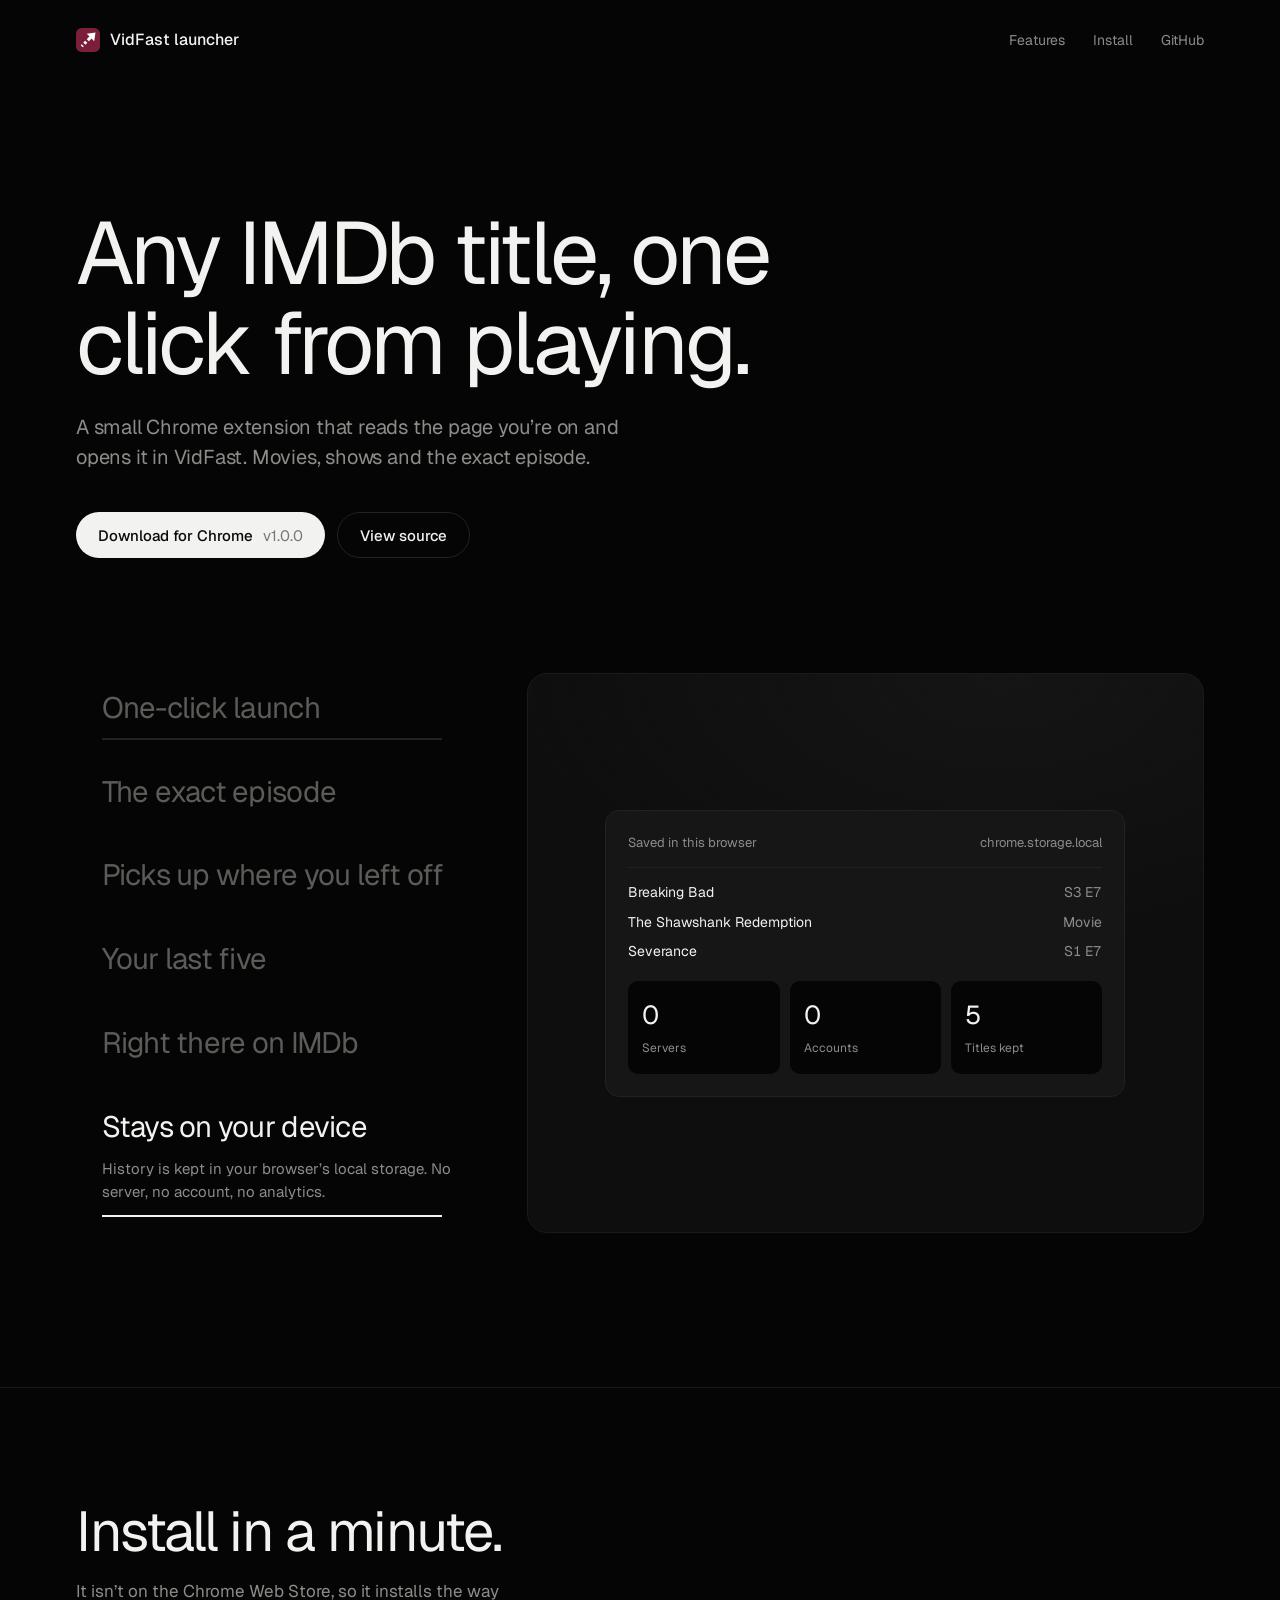
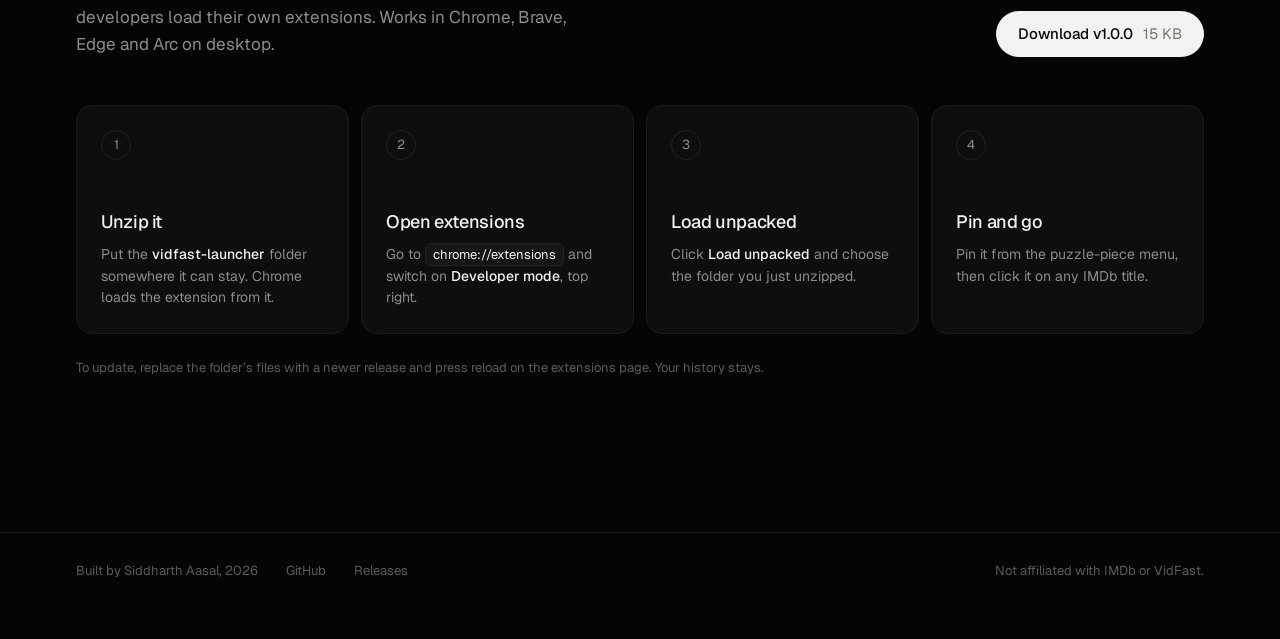
==== docs/index.html @ 2bb388d3 "Redesign the website: dark, one font, hero / features / install - Dark only, Geist throughout, no it" ====
<!doctype html>
<html lang="en">
<head>
  <meta charset="utf-8">
  <meta name="viewport" content="width=device-width, initial-scale=1">
  <title>VidFast launcher</title>
  <meta name="description" content="A small Chrome extension that opens the IMDb title you're on in VidFast with one click, and remembers your last five.">
  <meta name="theme-color" content="#050505">
  <meta property="og:title" content="VidFast launcher">
  <meta property="og:description" content="Any IMDb title, one click from playing. A small Chrome extension in plain JavaScript.">
  <link rel="icon" href="data:image/svg+xml,%3Csvg xmlns='http://www.w3.org/2000/svg' viewBox='0 0 128 128'%3E%3Crect width='128' height='128' rx='30' fill='%237A1E3A'/%3E%3Cg fill='%23fff'%3E%3Cpolygon points='104,24 96.93,70.67 57.33,31.07'/%3E%3Cpolygon points='83.49,55.82 68.64,70.67 57.33,59.36 72.18,44.51'/%3E%3Cpolygon points='60.16,79.15 50.26,89.05 38.95,77.74 48.85,67.84'/%3E%3Cpolygon points='41.77,97.54 36.12,103.2 24.8,91.88 30.46,86.23'/%3E%3C/g%3E%3C/svg%3E">
  <link rel="preconnect" href="https://fonts.googleapis.com">
  <link rel="preconnect" href="https://fonts.gstatic.com" crossorigin>
  <link href="https://fonts.googleapis.com/css2?family=Geist:wght@300;400;500;600&display=swap" rel="stylesheet">
  <style>
    :root {
      color-scheme: dark;
      --bg: #050505;
      --panel: #0e0e0e;
      --raised: #161616;
      --raised-2: #1d1d1d;
      --line: #222222;
      --line-soft: #1a1a1a;
      --text: #f2f2f0;
      --muted: #8c8c88;
      --dim: #5b5b58;
      --brand: #7a1e3a;
      --brand-light: #e48aa4;
      --font: 'Geist', -apple-system, BlinkMacSystemFont, 'Segoe UI', system-ui, sans-serif;
      --max: 1240px;
      --gutter: clamp(16px, 4.5vw, 56px);
      --cycle: 6s;
    }

    *, *::before, *::after { box-sizing: border-box; }

    html { -webkit-text-size-adjust: 100%; scroll-behavior: smooth; }

    body {
      margin: 0;
      background: var(--bg);
      color: var(--text);
      font: 400 16px/1.55 var(--font);
      -webkit-font-smoothing: antialiased;
    }

    a { color: inherit; text-decoration: none; }
    b { font-weight: 500; }

    .wrap {
      max-width: var(--max);
      margin: 0 auto;
      padding: 0 var(--gutter);
    }

    .mark { display: block; flex: none; }

    /* ---------- Top bar ---------- */

    .bar {
      display: flex;
      align-items: center;
      gap: 12px;
      padding-top: 28px;
      padding-bottom: 28px;
    }

    .brand {
      display: flex;
      align-items: center;
      gap: 10px;
      font-weight: 500;
    }

    .bar nav {
      margin-left: auto;
      display: flex;
      gap: 28px;
      font-size: 14px;
      color: var(--muted);
    }

    .bar nav a:hover { color: var(--text); }

    /* ---------- Hero ---------- */

    .hero {
      padding-top: clamp(56px, 10vw, 136px);
      padding-bottom: clamp(64px, 9vw, 120px);
    }

    h1, h2 {
      margin: 0;
      font-weight: 400;
      letter-spacing: -0.035em;
    }

    h1 {
      max-width: 15ch;
      font-size: clamp(44px, 7vw, 88px);
      line-height: 1.02;
    }

    .sub {
      max-width: 30em;
      margin: 24px 0 0;
      color: var(--muted);
      font-size: clamp(17px, 1.6vw, 20px);
      line-height: 1.5;
      letter-spacing: -0.01em;
    }

    .actions {
      display: flex;
      flex-wrap: wrap;
      align-items: center;
      gap: 12px;
      margin-top: 40px;
    }

    .btn {
      display: inline-flex;
      align-items: center;
      gap: 10px;
      height: 46px;
      padding: 0 22px;
      border-radius: 999px;
      font-size: 15px;
      font-weight: 500;
      transition: background-color 160ms ease, border-color 160ms ease;
    }

    .btn-primary { background: var(--text); color: #0a0a0a; }
    .btn-primary:hover { background: #ffffff; }
    .btn-primary span { color: #77776f; font-weight: 400; }

    .btn-ghost { border: 1px solid var(--line); color: var(--text); }
    .btn-ghost:hover { border-color: #3a3a3a; }

    /* ---------- Features ---------- */

    .features {
      display: grid;
      grid-template-columns: minmax(0, 4fr) minmax(0, 7fr);
      gap: clamp(32px, 5vw, 80px);
      align-items: stretch;
      padding-bottom: clamp(96px, 12vw, 160px);
    }

    .tabs {
      display: flex;
      flex-direction: column;
      justify-content: center;
      gap: 6px;
      padding-left: clamp(0px, 2vw, 28px);
    }

    .tab {
      display: block;
      width: 100%;
      padding: 14px 0;
      border: 0;
      background: none;
      color: var(--dim);
      font: inherit;
      text-align: left;
      cursor: pointer;
      transition: color 200ms ease;
    }

    .tab:hover { color: var(--muted); }

    .tab-title {
      display: inline-block;
      font-size: clamp(22px, 2.3vw, 30px);
      line-height: 1.2;
      letter-spacing: -0.025em;
    }

    .tab-body {
      display: grid;
      grid-template-rows: 0fr;
      transition: grid-template-rows 320ms ease;
    }

    .tab-body > span { overflow: hidden; }

    .tab-body p {
      max-width: 26em;
      margin: 0;
      padding-top: 12px;
      color: var(--muted);
      font-size: 15px;
      line-height: 1.55;
    }

    .tab-track {
      position: relative;
      display: block;
      height: 2px;
      margin-top: 12px;
      max-width: 340px;
      background: var(--line);
      opacity: 0;
      transition: opacity 200ms ease;
    }

    .tab-track i {
      position: absolute;
      inset: 0 auto 0 0;
      width: 0;
      background: var(--text);
    }

    .tab.is-active { color: var(--text); cursor: default; }
    .tab.is-active .tab-body { grid-template-rows: 1fr; }
    .tab.is-active .tab-track { opacity: 1; }
    .tab.is-active .tab-track i { animation: fill var(--cycle) linear forwards; }
    .features.is-paused .tab.is-active .tab-track i { animation-play-state: paused; }
    .features.is-static .tab.is-active .tab-track i { animation: none; width: 100%; }

    @keyframes fill { to { width: 100%; } }

    .stage {
      position: relative;
      min-height: 560px;
      border: 1px solid var(--line-soft);
      border-radius: 20px;
      background:
        radial-gradient(120% 80% at 70% 0%, #151515 0%, transparent 60%),
        var(--panel);
      overflow: hidden;
    }

    .scene {
      position: absolute;
      inset: 0;
      display: grid;
      place-items: center;
      padding: clamp(24px, 4vw, 56px);
      opacity: 0;
      visibility: hidden;
      transform: translateY(8px);
      transition: opacity 360ms ease, transform 360ms ease, visibility 0s linear 360ms;
    }

    .scene.is-active {
      opacity: 1;
      visibility: visible;
      transform: none;
      transition: opacity 360ms ease 80ms, transform 360ms ease 80ms, visibility 0s;
    }

    /* Shared scene pieces */

    .window {
      width: min(100%, 560px);
      border: 1px solid var(--line);
      border-radius: 14px;
      background: var(--raised);
      box-shadow: 0 30px 80px -20px rgba(0, 0, 0, 0.8);
      overflow: hidden;
    }

    .chrome-row {
      display: flex;
      align-items: center;
      gap: 10px;
      padding: 10px 12px;
      border-bottom: 1px solid var(--line);
    }

    .dots { display: flex; gap: 6px; }
    .dots i { width: 9px; height: 9px; border-radius: 50%; background: #2c2c2c; }

    .omni {
      flex: 1;
      min-width: 0;
      height: 30px;
      padding: 0 14px;
      border-radius: 999px;
      background: var(--bg);
      color: var(--muted);
      font-size: 13px;
      line-height: 30px;
      white-space: nowrap;
      overflow: hidden;
      text-overflow: ellipsis;
    }

    .omni b { color: var(--text); font-weight: 400; }

    .tool {
      position: relative;
      display: grid;
      place-items: center;
      width: 30px;
      height: 30px;
      border-radius: 8px;
    }

    .tool.is-target::after {
      content: '';
      position: absolute;
      inset: -3px;
      border: 1.5px solid var(--brand-light);
      border-radius: 10px;
      opacity: 0;
    }

    .page {
      padding: 22px;
      display: grid;
      grid-template-columns: 88px 1fr;
      gap: 18px;
    }

    .poster { height: 128px; border-radius: 8px; background: var(--raised-2); }

    .page h3 {
      margin: 2px 0 6px;
      font-size: 19px;
      font-weight: 500;
      letter-spacing: -0.02em;
    }

    .page .meta { color: var(--muted); font-size: 13px; }

    .bars { margin-top: 16px; display: grid; gap: 8px; }
    .bars i { display: block; height: 7px; border-radius: 4px; background: var(--raised-2); }

    .caption {
      position: absolute;
      left: clamp(24px, 3vw, 32px);
      right: clamp(24px, 3vw, 32px);
      bottom: clamp(20px, 3vw, 28px);
      color: var(--dim);
      font-size: 13px;
    }

    /* Scene 1: one click */

    .tabs-row {
      display: flex;
      gap: 4px;
      padding: 8px 12px 0;
    }

    .tabs-row span {
      padding: 6px 12px;
      border-radius: 8px 8px 0 0;
      color: var(--muted);
      font-size: 12px;
      white-space: nowrap;
    }

    .tabs-row .on { background: var(--raised-2); color: var(--text); }

    .tabs-row .new-tab {
      width: 0;
      padding: 6px 0;
      overflow: hidden;
      opacity: 0;
    }

    .shot { display: grid; }
    .shot > * { grid-area: 1 / 1; }

    .player {
      display: grid;
      place-items: center;
      background: #000;
      color: var(--dim);
      font-size: 13px;
      opacity: 0;
    }

    .omni { position: relative; }
    .omni .url-vf { position: absolute; left: 14px; opacity: 0; }

    .scene.is-active .tool.is-target::after { animation: ring 700ms ease 900ms 1 forwards; }
    .scene.is-active .new-tab { animation: open-tab 380ms ease 1600ms forwards; }
    .scene.is-active .player { animation: appear 300ms ease 1800ms forwards; }
    .scene.is-active .tabs-row .first { animation: tab-off 1ms linear 1800ms forwards; }
    .scene.is-active .omni .url-imdb { animation: vanish 200ms ease 1800ms forwards; }
    .scene.is-active .omni .url-vf { animation: appear 200ms ease 1900ms forwards; }

    @keyframes ring { 0% { opacity: 0; transform: scale(1.35); } 40% { opacity: 1; transform: scale(1); } 100% { opacity: 0; } }
    @keyframes open-tab { to { width: 96px; padding: 6px 12px; opacity: 1; } }
    @keyframes appear { to { opacity: 1; } }
    @keyframes tab-off { to { background: transparent; color: var(--muted); } }
    @keyframes vanish { to { opacity: 0; } }

    /* Scene 2: exact episode */

    .resolve {
      width: min(100%, 520px);
      display: grid;
      gap: 10px;
    }

    .resolve .row {
      display: grid;
      grid-template-columns: 96px 1fr auto;
      align-items: center;
      gap: 16px;
      padding: 15px 18px;
      border: 1px solid var(--line);
      border-radius: 12px;
      background: var(--raised);
      font-size: 14px;
    }

    .resolve .k { color: var(--muted); font-size: 13px; }
    .resolve .v { font-variant-numeric: tabular-nums; }
    .resolve .no .v { color: var(--dim); text-decoration: line-through; }
    .resolve .note { color: var(--dim); font-size: 12px; }
    .resolve .yes .note { color: var(--brand-light); }

    .resolve .result {
      margin-top: 6px;
      padding: 18px;
      border-radius: 12px;
      background: var(--brand);
      color: #fff;
      font-size: 15px;
      font-variant-numeric: tabular-nums;
    }

    .resolve .result span { display: block; margin-bottom: 4px; color: rgba(255, 255, 255, 0.65); font-size: 12px; }

    .scene.is-active .resolve > * { animation: rise 420ms ease both; }
    .scene.is-active .resolve > :nth-child(2) { animation-delay: 120ms; }
    .scene.is-active .resolve > :nth-child(3) { animation-delay: 240ms; }
    .scene.is-active .resolve > :nth-child(4) { animation-delay: 360ms; }
    .scene.is-active .resolve > :nth-child(5) { animation-delay: 560ms; }

    @keyframes rise { from { opacity: 0; transform: translateY(10px); } to { opacity: 1; transform: none; } }

    /* Scene 3: resume */

    .resume {
      width: min(100%, 540px);
      display: grid;
      grid-template-columns: 1fr auto 1fr;
      align-items: center;
      gap: 18px;
    }

    .card {
      padding: 20px;
      border: 1px solid var(--line);
      border-radius: 14px;
      background: var(--raised);
    }

    .card .k { color: var(--dim); font-size: 12px; }
    .card .t { margin-top: 10px; font-size: 18px; font-weight: 500; letter-spacing: -0.02em; }
    .card .d { margin-top: 4px; color: var(--muted); font-size: 13px; }

    .card .ep {
      display: inline-block;
      margin-top: 14px;
      padding: 4px 9px;
      border-radius: 6px;
      background: var(--raised-2);
      font-size: 13px;
      font-variant-numeric: tabular-nums;
    }

    .card.out { border-color: #3a1b26; background: #170d11; }
    .card.out .ep { background: var(--brand); color: #fff; }
    .card .was { margin-left: 8px; color: var(--dim); font-size: 12px; text-decoration: line-through; }

    .arrow { color: var(--dim); font-size: 20px; }

    .scene.is-active .card.out { animation: rise 420ms ease 300ms both; }

    /* Scene 4: popup (mirrors popup.css in dark mode) */

    .popup {
      width: 320px;
      max-width: 100%;
      border-radius: 12px;
      background: #1b1b1b;
      color: #f2f2ef;
      font-size: 13px;
      line-height: 1.35;
      box-shadow: 0 0 0 1px #2c2c2c, 0 30px 80px -20px rgba(0, 0, 0, 0.9);
      overflow: hidden;
    }

    .popup header {
      display: flex;
      align-items: center;
      gap: 8px;
      padding: 12px 14px 10px;
      border-bottom: 1px solid #2c2c2c;
    }

    .popup .name { font-weight: 600; letter-spacing: -0.01em; }
    .popup .section { margin-left: auto; color: #6e6e6a; font-size: 11px; font-weight: 500; letter-spacing: 0.04em; text-transform: uppercase; }
    .popup ul { list-style: none; margin: 0; padding: 6px; }
    .popup li { display: flex; align-items: center; gap: 10px; padding: 8px 8px 8px 10px; border-radius: 8px; }
    .popup li.hl { background: #262626; }
    .popup .txt { flex: 1; min-width: 0; }
    .popup .ttl { display: block; overflow: hidden; white-space: nowrap; text-overflow: ellipsis; font-weight: 500; }
    .popup .mt { display: block; margin-top: 1px; color: #9b9b96; font-size: 11.5px; }
    .popup .tag { padding: 2px 6px; border-radius: 5px; background: #2a2a2a; color: #9b9b96; font-size: 11px; font-weight: 500; font-variant-numeric: tabular-nums; }
    .popup li.hl .tag { background: #1b1b1b; }
    .popup .x { width: 20px; color: #6e6e6a; text-align: center; visibility: hidden; }
    .popup li.hl .x { visibility: visible; }

    .scene.is-active .popup li { animation: rise 380ms ease both; }
    .scene.is-active .popup li:nth-child(2) { animation-delay: 80ms; }
    .scene.is-active .popup li:nth-child(3) { animation-delay: 160ms; }
    .scene.is-active .popup li:nth-child(4) { animation-delay: 240ms; }
    .scene.is-active .popup li:nth-child(5) { animation-delay: 320ms; }

    /* Scene 5: right-click menu */

    .menu-wrap { width: min(100%, 420px); }

    .toolbar {
      display: flex;
      align-items: center;
      gap: 8px;
      padding: 10px 12px;
      border: 1px solid var(--line);
      border-radius: 12px;
      background: var(--raised);
    }

    .menu {
      margin: 8px 0 0 auto;
      width: 280px;
      max-width: 100%;
      padding: 6px;
      border: 1px solid var(--line);
      border-radius: 10px;
      background: #1a1a1a;
      box-shadow: 0 30px 80px -20px rgba(0, 0, 0, 0.9);
      font-size: 13px;
    }

    .menu div { padding: 8px 10px; border-radius: 6px; }
    .menu div.hl { background: var(--brand); }
    .menu .sep { height: 1px; padding: 0; margin: 6px 4px; background: var(--line); }
    .menu .sys { color: var(--dim); }

    .scene.is-active .menu { animation: rise 320ms ease 200ms both; }

    /* Scene 6: local only */

    .store {
      width: min(100%, 520px);
      padding: 22px;
      border: 1px solid var(--line);
      border-radius: 14px;
      background: var(--raised);
    }

    .store .head {
      display: flex;
      justify-content: space-between;
      gap: 16px;
      color: var(--muted);
      font-size: 13px;
    }

    .store .entry {
      display: grid;
      grid-template-columns: 1fr auto;
      gap: 8px 16px;
      margin-top: 14px;
      padding-top: 14px;
      border-top: 1px solid var(--line);
      font-size: 14px;
      font-variant-numeric: tabular-nums;
    }

    .store .entry span:nth-child(even) { color: var(--muted); text-align: right; }

    .stats {
      display: grid;
      grid-template-columns: repeat(3, 1fr);
      gap: 10px;
      margin-top: 18px;
    }

    .stat { padding: 14px; border-radius: 10px; background: var(--bg); }
    .stat strong { display: block; font-size: 26px; font-weight: 400; letter-spacing: -0.03em; }
    .stat span { color: var(--muted); font-size: 12px; }

    .scene.is-active .stat { animation: rise 380ms ease both; }
    .scene.is-active .stat:nth-child(2) { animation-delay: 100ms; }
    .scene.is-active .stat:nth-child(3) { animation-delay: 200ms; }

    /* ---------- Install ---------- */

    .install {
      padding-top: clamp(72px, 9vw, 120px);
      padding-bottom: clamp(96px, 12vw, 160px);
      border-top: 1px solid var(--line-soft);
    }

    .install-head {
      display: flex;
      flex-wrap: wrap;
      align-items: end;
      justify-content: space-between;
      gap: 24px 48px;
      margin-bottom: 48px;
    }

    h2 {
      font-size: clamp(34px, 4.6vw, 56px);
      line-height: 1.05;
    }

    .install-head p {
      max-width: 30em;
      margin: 16px 0 0;
      color: var(--muted);
      font-size: 17px;
    }

    .steps {
      display: grid;
      grid-template-columns: repeat(4, minmax(0, 1fr));
      gap: 12px;
      margin: 0;
      padding: 0;
      list-style: none;
      counter-reset: step;
    }

    .steps li {
      display: flex;
      flex-direction: column;
      min-height: 220px;
      padding: 24px;
      border: 1px solid var(--line-soft);
      border-radius: 16px;
      background: var(--panel);
      counter-increment: step;
    }

    .steps li::before {
      content: counter(step);
      display: grid;
      place-items: center;
      width: 30px;
      height: 30px;
      border: 1px solid var(--line);
      border-radius: 50%;
      color: var(--muted);
      font-size: 13px;
    }

    .steps h3 {
      margin: 48px 0 8px;
      font-size: 18px;
      font-weight: 500;
      letter-spacing: -0.02em;
    }

    .steps p { margin: 0; color: var(--muted); font-size: 14px; }
    .steps b { color: var(--text); }

    .kbd {
      padding: 2px 7px;
      border: 1px solid var(--line);
      border-radius: 6px;
      background: var(--raised);
      color: var(--text);
      font-size: 13px;
      white-space: nowrap;
    }

    .fine {
      margin: 24px 0 0;
      color: var(--dim);
      font-size: 13px;
    }

    /* ---------- Footer ---------- */

    footer { border-top: 1px solid var(--line-soft); }

    footer .wrap {
      display: flex;
      flex-wrap: wrap;
      gap: 8px 28px;
      padding-top: 28px;
      padding-bottom: 40px;
      color: var(--dim);
      font-size: 13px;
    }

    footer a:hover { color: var(--text); }
    footer .end { margin-left: auto; }

    :focus-visible {
      outline: 2px solid var(--brand-light);
      outline-offset: 4px;
      border-radius: 6px;
    }

    /* ---------- Small screens ---------- */

    @media (max-width: 900px) {
      .features { grid-template-columns: 1fr; }
      .tabs { padding-left: 0; }
      .stage { min-height: 480px; }
      .steps { grid-template-columns: repeat(2, minmax(0, 1fr)); }
    }

    @media (max-width: 560px) {
      .bar nav a.hide-sm { display: none; }
      .stage { min-height: 440px; }
      .page { grid-template-columns: 64px 1fr; padding: 16px; }
      .poster { height: 96px; }
      .caption { display: none; }
      .resolve .row { grid-template-columns: 1fr auto; gap: 4px 12px; }
      .resolve .row .k { grid-column: 1 / -1; }
      .resume { grid-template-columns: 1fr; }
      .arrow { transform: rotate(90deg); justify-self: center; }
      .stat strong { font-size: 20px; }
      .steps { grid-template-columns: 1fr; }
      .steps li { min-height: 0; }
      .steps h3 { margin-top: 24px; }
      footer .end { margin-left: 0; }
    }

    @media (prefers-reduced-motion: reduce) {
      *, *::before, *::after {
        animation-duration: 1ms !important;
        animation-delay: 0ms !important;
        transition-duration: 1ms !important;
      }
    }
  </style>
</head>
<body>

  <svg width="0" height="0" style="position:absolute" aria-hidden="true">
    <symbol id="mark" viewBox="0 0 128 128">
      <rect width="128" height="128" rx="30" fill="#7A1E3A"/>
      <g fill="#fff">
        <polygon points="104,24 96.93,70.67 57.33,31.07"/>
        <polygon points="83.49,55.82 68.64,70.67 57.33,59.36 72.18,44.51"/>
        <polygon points="60.16,79.15 50.26,89.05 38.95,77.74 48.85,67.84"/>
        <polygon points="41.77,97.54 36.12,103.2 24.8,91.88 30.46,86.23"/>
      </g>
    </symbol>
  </svg>

  <header class="wrap bar">
    <a class="brand" href="#">
      <svg class="mark" width="24" height="24" aria-hidden="true"><use href="#mark"/></svg>
      VidFast launcher
    </a>
    <nav>
      <a class="hide-sm" href="#features">Features</a>
      <a class="hide-sm" href="#install">Install</a>
      <a href="https://github.com/siddharthaasal/imdb-to-vidfast">GitHub</a>
    </nav>
  </header>

  <main>
    <section class="wrap hero">
      <h1>Any IMDb title, one click from playing.</h1>
      <p class="sub">A small Chrome extension that reads the page you’re on and opens it in VidFast. Movies, shows and the exact episode.</p>
      <div class="actions">
        <a class="btn btn-primary" href="https://github.com/siddharthaasal/imdb-to-vidfast/releases/download/v1.0.0/vidfast-launcher-v1.0.0.zip">Download for Chrome <span>v1.0.0</span></a>
        <a class="btn btn-ghost" href="https://github.com/siddharthaasal/imdb-to-vidfast">View source</a>
      </div>
    </section>

    <section class="wrap features" id="features" aria-label="Features">
      <div class="tabs" role="tablist" aria-orientation="vertical">
        <button class="tab is-active" role="tab" aria-selected="true" aria-controls="scene-1" id="tab-1">
          <span class="tab-title">One-click launch</span>
          <span class="tab-body"><span><p>On any IMDb title page, click the icon. VidFast opens in the tab right next to yours.</p></span></span>
          <span class="tab-track"><i></i></span>
        </button>
        <button class="tab" role="tab" aria-selected="false" aria-controls="scene-2" id="tab-2" tabindex="-1">
          <span class="tab-title">The exact episode</span>
          <span class="tab-body"><span><p>An episode has its own IMDb ID, but the player needs the show’s. The extension works out the series, season and episode for you.</p></span></span>
          <span class="tab-track"><i></i></span>
        </button>
        <button class="tab" role="tab" aria-selected="false" aria-controls="scene-3" id="tab-3" tabindex="-1">
          <span class="tab-title">Picks up where you left off</span>
          <span class="tab-body"><span><p>Open a show’s main page again and it continues from your last episode, not from the pilot.</p></span></span>
          <span class="tab-track"><i></i></span>
        </button>
        <button class="tab" role="tab" aria-selected="false" aria-controls="scene-4" id="tab-4" tabindex="-1">
          <span class="tab-title">Your last five</span>
          <span class="tab-body"><span><p>Click the icon on any other site to see your recent titles. One entry per show, so a binge doesn’t crowd out the rest.</p></span></span>
          <span class="tab-track"><i></i></span>
        </button>
        <button class="tab" role="tab" aria-selected="false" aria-controls="scene-5" id="tab-5" tabindex="-1">
          <span class="tab-title">Right there on IMDb</span>
          <span class="tab-body"><span><p>On IMDb a click launches, so your history lives in the icon’s right-click menu instead.</p></span></span>
          <span class="tab-track"><i></i></span>
        </button>
        <button class="tab" role="tab" aria-selected="false" aria-controls="scene-6" id="tab-6" tabindex="-1">
          <span class="tab-title">Stays on your device</span>
          <span class="tab-body"><span><p>History is kept in your browser’s local storage. No server, no account, no analytics.</p></span></span>
          <span class="tab-track"><i></i></span>
        </button>
      </div>

      <div class="stage">
        <!-- 1 · One click -->
        <div class="scene is-active" id="scene-1" role="tabpanel" aria-labelledby="tab-1">
          <div class="window">
            <div class="tabs-row">
              <span class="on first">The Shawshank Re…</span>
              <span class="on new-tab">VidFast</span>
            </div>
            <div class="chrome-row">
              <span class="dots"><i></i><i></i><i></i></span>
              <span class="omni"><span class="url-imdb">imdb.com/title/<b>tt0111161</b></span><span class="url-vf">vidfast.pro/movie/<b>tt0111161</b></span></span>
              <span class="tool is-target"><svg class="mark" width="18" height="18" aria-hidden="true"><use href="#mark"/></svg></span>
            </div>
            <div class="shot">
              <div class="page">
                <div class="poster"></div>
                <div>
                  <h3>The Shawshank Redemption</h3>
                  <div class="meta">1994 · Movie · 2h 22m</div>
                  <div class="bars"><i style="width:92%"></i><i style="width:80%"></i><i style="width:86%"></i><i style="width:48%"></i></div>
                </div>
              </div>
              <div class="player">Playing in VidFast</div>
            </div>
          </div>
          <span class="caption">imdb.com/title/tt0111161 → vidfast.pro/movie/tt0111161</span>
        </div>

        <!-- 2 · Exact episode -->
        <div class="scene" id="scene-2" role="tabpanel" aria-labelledby="tab-2">
          <div class="resolve">
            <div class="row no"><span class="k">Episode ID</span><span class="v">tt1232248</span><span class="note">Not used</span></div>
            <div class="row yes"><span class="k">Series</span><span class="v">Breaking Bad · tt0903747</span><span class="note">Found</span></div>
            <div class="row yes"><span class="k">Season</span><span class="v">2</span><span class="note">Found</span></div>
            <div class="row yes"><span class="k">Episode</span><span class="v">5 · Breakage</span><span class="note">Found</span></div>
            <div class="result"><span>Opens</span>vidfast.pro/tv/tt0903747/2/5</div>
          </div>
        </div>

        <!-- 3 · Resume -->
        <div class="scene" id="scene-3" role="tabpanel" aria-labelledby="tab-3">
          <div class="resume">
            <div class="card">
              <div class="k">You open</div>
              <div class="t">Breaking Bad</div>
              <div class="d">The show’s main page</div>
              <div class="ep">Last opened S3 E7</div>
            </div>
            <span class="arrow" aria-hidden="true">→</span>
            <div class="card out">
              <div class="k">VidFast plays</div>
              <div class="t">Breaking Bad</div>
              <div class="d">Right where you were</div>
              <div class="ep">S3 E7</div><span class="was">S1 E1</span>
            </div>
          </div>
        </div>

        <!-- 4 · Popup -->
        <div class="scene" id="scene-4" role="tabpanel" aria-labelledby="tab-4">
          <div class="popup">
            <header>
              <svg class="mark" width="18" height="18" aria-hidden="true"><use href="#mark"/></svg>
              <span class="name">VidFast</span>
              <span class="section">Recent</span>
            </header>
            <ul>
              <li class="hl"><span class="txt"><span class="ttl">Breaking Bad</span><span class="mt">Series · 12 min ago</span></span><span class="tag">S3 E7</span><span class="x">×</span></li>
              <li><span class="txt"><span class="ttl">The Shawshank Redemption</span><span class="mt">Movie · 3 h ago</span></span><span class="x">×</span></li>
              <li><span class="txt"><span class="ttl">Severance</span><span class="mt">Series · Yesterday</span></span><span class="tag">S1 E7</span><span class="x">×</span></li>
              <li><span class="txt"><span class="ttl">Past Lives</span><span class="mt">Movie · 4 days ago</span></span><span class="x">×</span></li>
              <li><span class="txt"><span class="ttl">Dark</span><span class="mt">Series · 6 days ago</span></span><span class="tag">S2 E1</span><span class="x">×</span></li>
            </ul>
          </div>
        </div>

        <!-- 5 · Right-click -->
        <div class="scene" id="scene-5" role="tabpanel" aria-labelledby="tab-5">
          <div class="menu-wrap">
            <div class="toolbar">
              <span class="omni">imdb.com/title/<b>tt0903747</b></span>
              <span class="tool"><svg class="mark" width="18" height="18" aria-hidden="true"><use href="#mark"/></svg></span>
            </div>
            <div class="menu">
              <div class="hl">Breaking Bad · S3 E7</div>
              <div>The Shawshank Redemption</div>
              <div>Severance · S1 E7</div>
              <div>Past Lives</div>
              <div>Dark · S2 E1</div>
              <div class="sep"></div>
              <div class="sys">Manage extension</div>
            </div>
          </div>
        </div>

        <!-- 6 · Local only -->
        <div class="scene" id="scene-6" role="tabpanel" aria-labelledby="tab-6">
          <div class="store">
            <div class="head"><span>Saved in this browser</span><span>chrome.storage.local</span></div>
            <div class="entry">
              <span>Breaking Bad</span><span>S3 E7</span>
              <span>The Shawshank Redemption</span><span>Movie</span>
              <span>Severance</span><span>S1 E7</span>
            </div>
            <div class="stats">
              <div class="stat"><strong>0</strong><span>Servers</span></div>
              <div class="stat"><strong>0</strong><span>Accounts</span></div>
              <div class="stat"><strong>5</strong><span>Titles kept</span></div>
            </div>
          </div>
        </div>
      </div>
    </section>

    <section class="install" id="install">
      <div class="wrap">
        <div class="install-head">
          <div>
            <h2>Install in a minute.</h2>
            <p>It isn’t on the Chrome Web Store, so it installs the way developers load their own extensions. Works in Chrome, Brave, Edge and Arc on desktop.</p>
          </div>
          <a class="btn btn-primary" href="https://github.com/siddharthaasal/imdb-to-vidfast/releases/download/v1.0.0/vidfast-launcher-v1.0.0.zip">Download v1.0.0 <span>15 KB</span></a>
        </div>

        <ol class="steps">
          <li>
            <h3>Unzip it</h3>
            <p>Put the <b>vidfast-launcher</b> folder somewhere it can stay. Chrome loads the extension from it.</p>
          </li>
          <li>
            <h3>Open extensions</h3>
            <p>Go to <span class="kbd">chrome://extensions</span> and switch on <b>Developer mode</b>, top right.</p>
          </li>
          <li>
            <h3>Load unpacked</h3>
            <p>Click <b>Load unpacked</b> and choose the folder you just unzipped.</p>
          </li>
          <li>
            <h3>Pin and go</h3>
            <p>Pin it from the puzzle-piece menu, then click it on any IMDb title.</p>
          </li>
        </ol>
        <p class="fine">To update, replace the folder’s files with a newer release and press reload on the extensions page. Your history stays.</p>
        <!-- Screen recording slot, once it's ready:
        <video class="recording" src="install.mp4" autoplay muted loop playsinline></video> -->
      </div>
    </section>
  </main>

  <footer>
    <div class="wrap">
      <span>Built by Siddharth Aasal, 2026</span>
      <a href="https://github.com/siddharthaasal/imdb-to-vidfast">GitHub</a>
      <a href="https://github.com/siddharthaasal/imdb-to-vidfast/releases/latest">Releases</a>
      <span class="end">Not affiliated with IMDb or VidFast.</span>
    </div>
  </footer>

  <script>
    (() => {
      const section = document.querySelector('.features');
      const tabs = [...section.querySelectorAll('.tab')];
      const scenes = [...section.querySelectorAll('.scene')];
      let current = 0;

      if (window.matchMedia('(prefers-reduced-motion: reduce)').matches) {
        section.classList.add('is-static');
      }

      function restart(el) {
        el.classList.remove('is-active');
        void el.offsetWidth; // force reflow so CSS animations replay
        el.classList.add('is-active');
      }

      function show(index, { focus = false, manual = false } = {}) {
        current = (index + tabs.length) % tabs.length;
        tabs.forEach((tab, i) => {
          const on = i === current;
          tab.setAttribute('aria-selected', on);
          tab.tabIndex = on ? 0 : -1;
          if (on) restart(tab); else tab.classList.remove('is-active');
        });
        scenes.forEach((scene, i) => {
          if (i === current) restart(scene); else scene.classList.remove('is-active');
        });
        // A click or key press means the visitor is driving; stop auto-advancing.
        if (manual) section.classList.add('is-static');
        if (focus) tabs[current].focus();
      }

      tabs.forEach((tab, i) => {
        tab.addEventListener('click', () => show(i, { manual: true }));
        tab.querySelector('.tab-track i').addEventListener('animationend', () => {
          if (!section.classList.contains('is-static')) show(current + 1);
        });
        tab.addEventListener('keydown', (e) => {
          const step = { ArrowDown: 1, ArrowRight: 1, ArrowUp: -1, ArrowLeft: -1 }[e.key];
          if (step) {
            e.preventDefault();
            show(current + step, { focus: true, manual: true });
          }
        });
      });

      // Pause while the pointer is over the section, and while it's off screen.
      let hovering = false;
      let visible = false;
      const sync = () => section.classList.toggle('is-paused', hovering || !visible);
      section.addEventListener('mouseenter', () => { hovering = true; sync(); });
      section.addEventListener('mouseleave', () => { hovering = false; sync(); });
      new IntersectionObserver(([entry]) => { visible = entry.isIntersecting; sync(); }, { threshold: 0.3 })
        .observe(section);
      sync();
    })();
  </script>
</body>
</html>
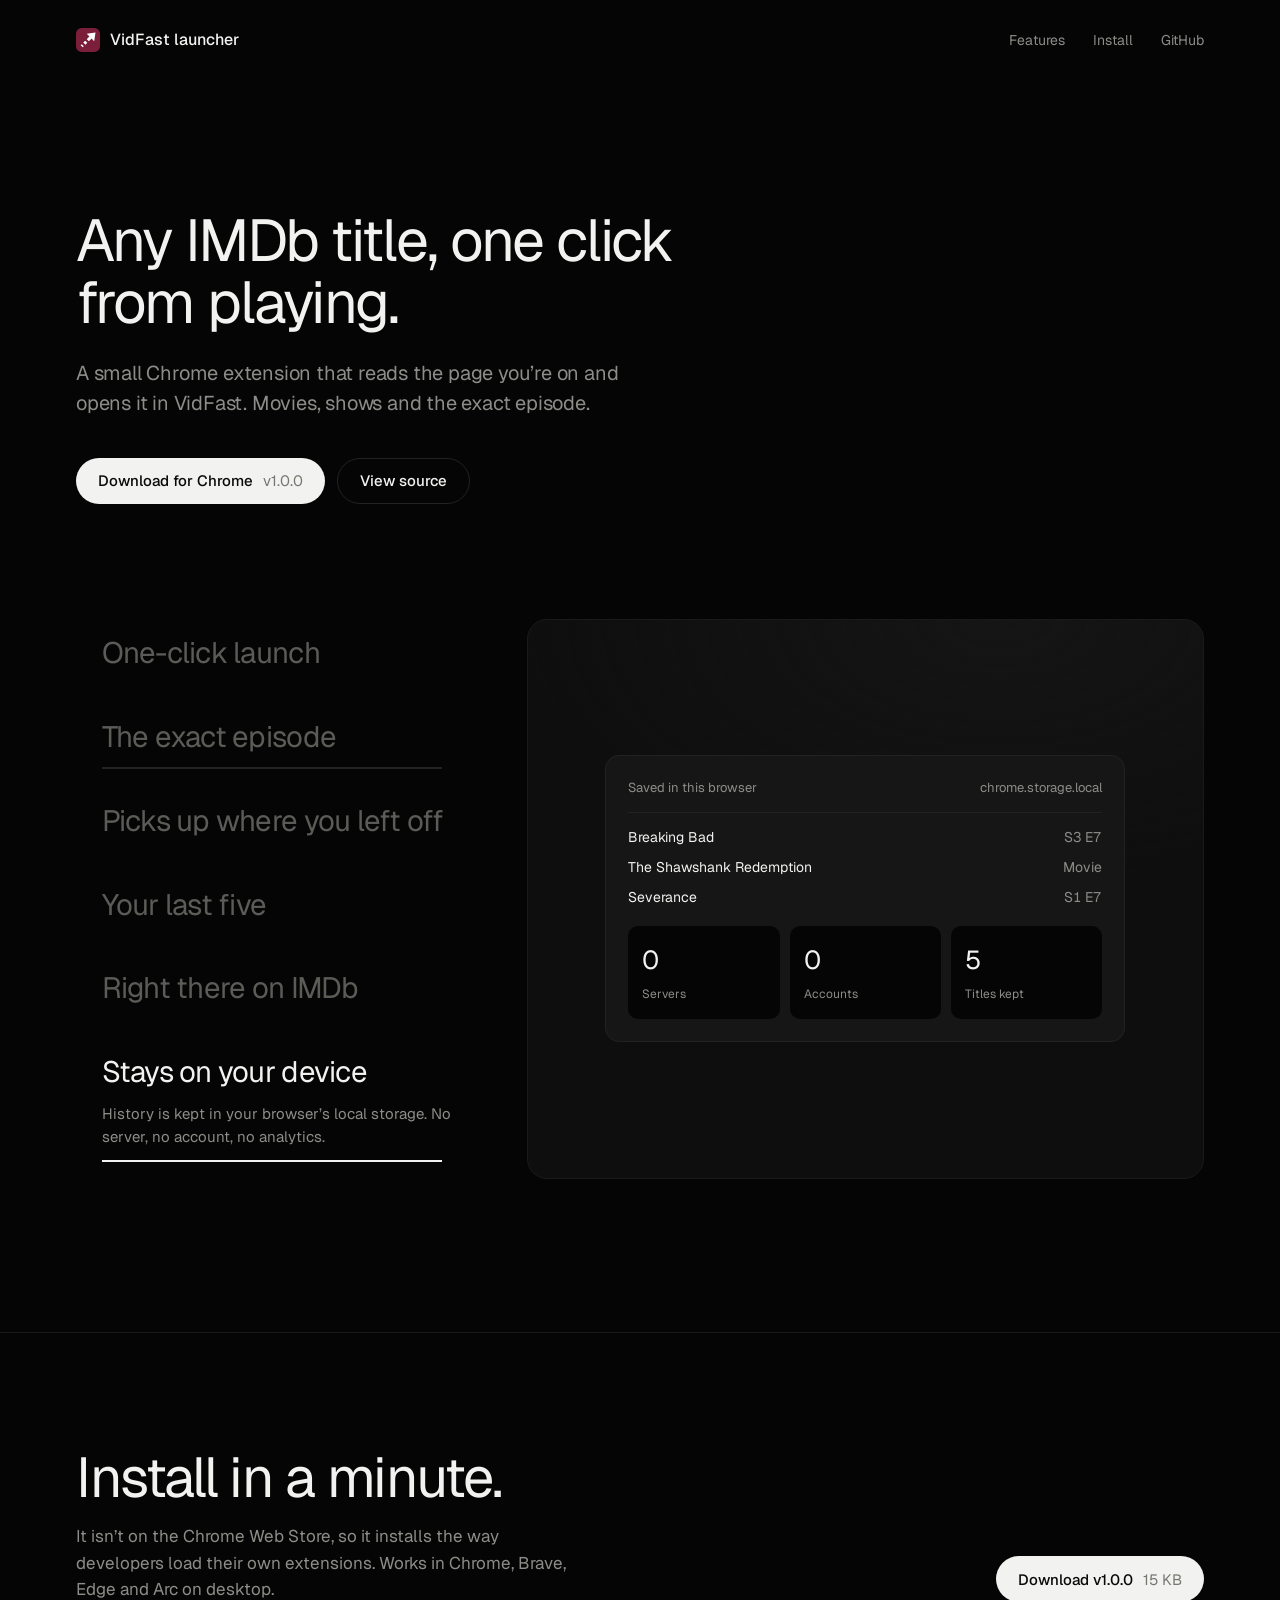
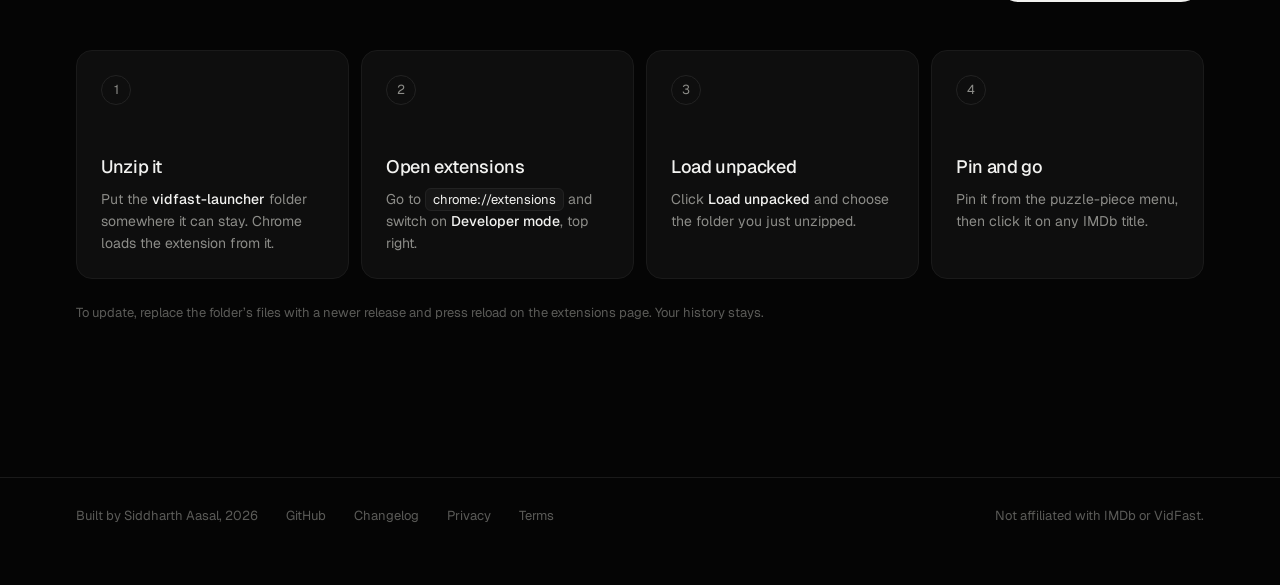
==== commit 220b89ae: "Smaller hero, continuous feature cycle, and changelog/privacy/terms pages - Hero headline scaled dow" ====
--- a/docs/index.html
+++ b/docs/index.html
@@ -96,9 +96,9 @@
     }
 
     h1 {
-      max-width: 15ch;
-      font-size: clamp(44px, 7vw, 88px);
-      line-height: 1.02;
+      max-width: 18ch;
+      font-size: clamp(36px, 4.6vw, 60px);
+      line-height: 1.06;
     }
 
     .sub {
@@ -965,7 +965,9 @@
     <div class="wrap">
       <span>Built by Siddharth Aasal, 2026</span>
       <a href="https://github.com/siddharthaasal/imdb-to-vidfast">GitHub</a>
-      <a href="https://github.com/siddharthaasal/imdb-to-vidfast/releases/latest">Releases</a>
+      <a href="changelog.html">Changelog</a>
+      <a href="privacy.html">Privacy</a>
+      <a href="terms.html">Terms</a>
       <span class="end">Not affiliated with IMDb or VidFast.</span>
     </div>
   </footer>
@@ -977,9 +979,9 @@
       const scenes = [...section.querySelectorAll('.scene')];
       let current = 0;
 
-      if (window.matchMedia('(prefers-reduced-motion: reduce)').matches) {
-        section.classList.add('is-static');
-      }
+      // Reduced motion: no auto-advance, visitors switch features themselves.
+      const still = window.matchMedia('(prefers-reduced-motion: reduce)').matches;
+      if (still) section.classList.add('is-static');
 
       function restart(el) {
         el.classList.remove('is-active');
@@ -987,7 +989,7 @@
         el.classList.add('is-active');
       }
 
-      function show(index, { focus = false, manual = false } = {}) {
+      function show(index, { focus = false } = {}) {
         current = (index + tabs.length) % tabs.length;
         tabs.forEach((tab, i) => {
           const on = i === current;
@@ -998,34 +1000,34 @@
         scenes.forEach((scene, i) => {
           if (i === current) restart(scene); else scene.classList.remove('is-active');
         });
-        // A click or key press means the visitor is driving; stop auto-advancing.
-        if (manual) section.classList.add('is-static');
         if (focus) tabs[current].focus();
       }
 
+      // The underline's fill animation drives the cycle: when it ends, move on.
+      // Clicking a feature jumps to it and the cycle carries on from there.
       tabs.forEach((tab, i) => {
-        tab.addEventListener('click', () => show(i, { manual: true }));
+        tab.addEventListener('click', () => show(i));
         tab.querySelector('.tab-track i').addEventListener('animationend', () => {
-          if (!section.classList.contains('is-static')) show(current + 1);
+          if (tabs[current] === tab) show(current + 1);
         });
         tab.addEventListener('keydown', (e) => {
           const step = { ArrowDown: 1, ArrowRight: 1, ArrowUp: -1, ArrowLeft: -1 }[e.key];
           if (step) {
             e.preventDefault();
-            show(current + step, { focus: true, manual: true });
+            show(current + step, { focus: true });
           }
         });
       });
 
-      // Pause while the pointer is over the section, and while it's off screen.
-      let hovering = false;
-      let visible = false;
-      const sync = () => section.classList.toggle('is-paused', hovering || !visible);
-      section.addEventListener('mouseenter', () => { hovering = true; sync(); });
-      section.addEventListener('mouseleave', () => { hovering = false; sync(); });
-      new IntersectionObserver(([entry]) => { visible = entry.isIntersecting; sync(); }, { threshold: 0.3 })
-        .observe(section);
-      sync();
+      // Only pause while the section is off screen or the tab is hidden,
+      // so nobody misses the start of the cycle.
+      let onScreen = true;
+      const sync = () => section.classList.toggle('is-paused', !onScreen || document.hidden);
+      if ('IntersectionObserver' in window) {
+        new IntersectionObserver(([entry]) => { onScreen = entry.isIntersecting; sync(); }, { threshold: 0.15 })
+          .observe(section);
+      }
+      document.addEventListener('visibilitychange', sync);
     })();
   </script>
 </body>
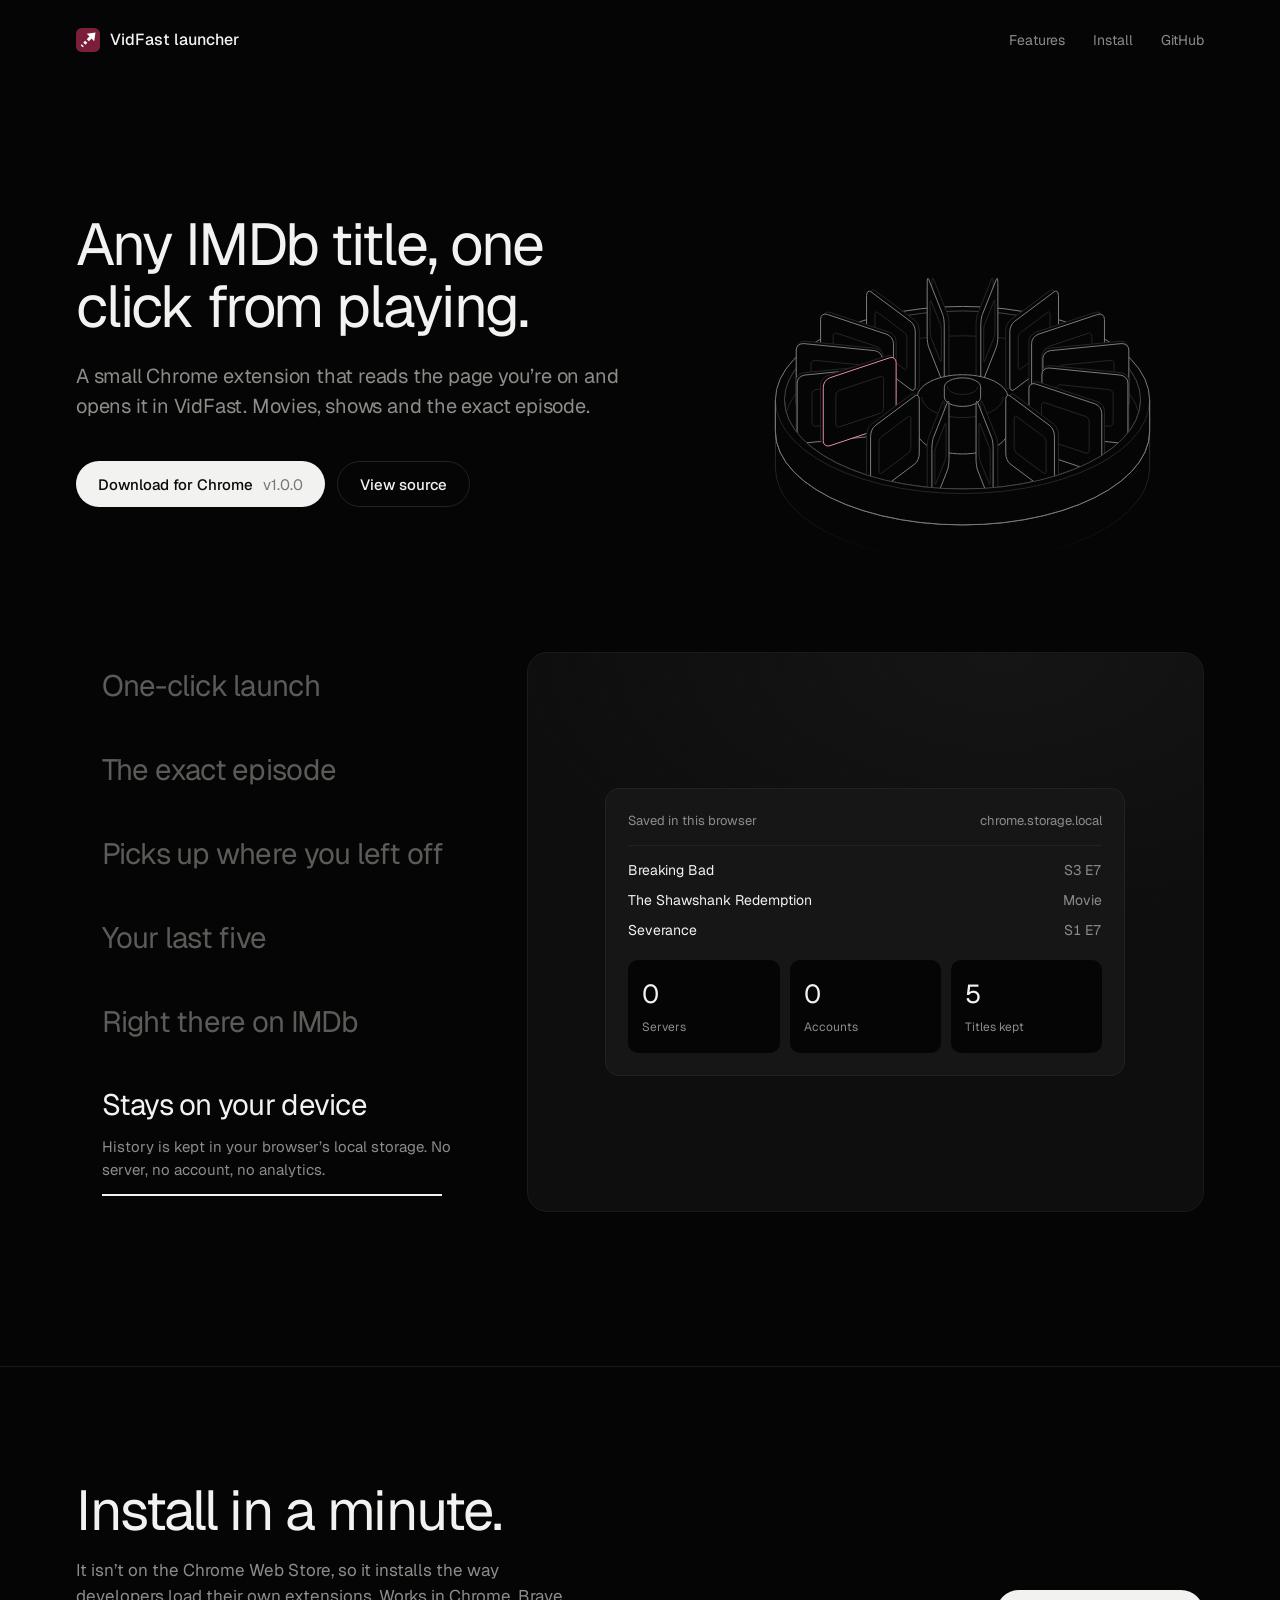
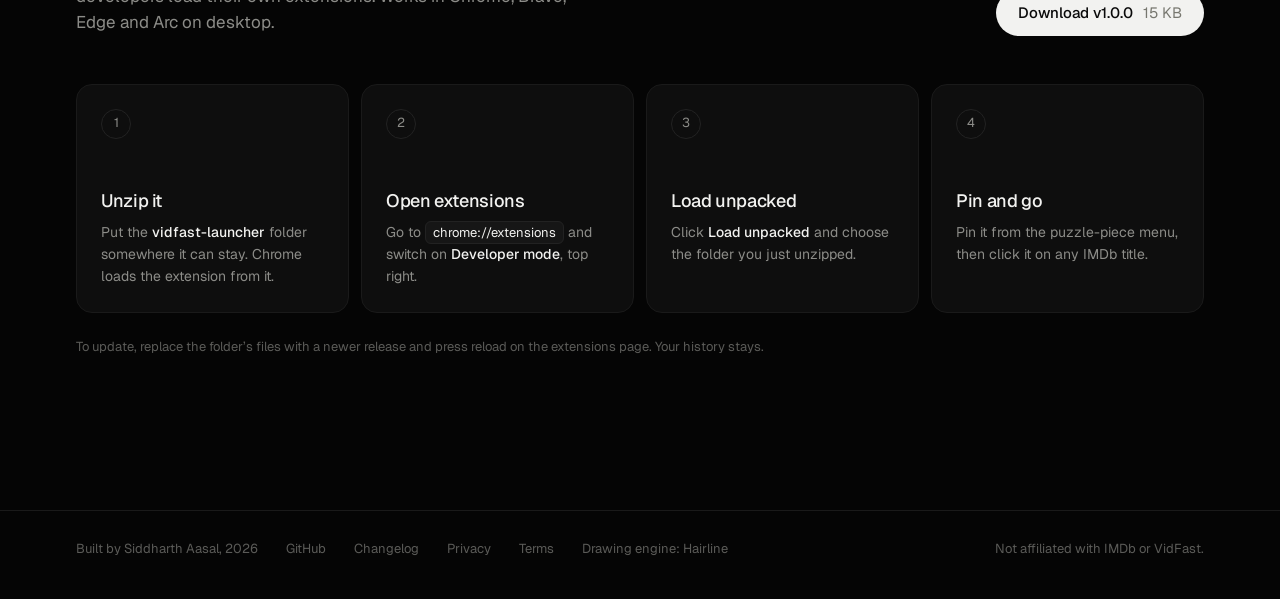
==== commit 224aeb23: "Add an interactive slide-carousel drawing to the hero A new Hairline figure, made with the hairline-" ====
--- a/docs/index.html
+++ b/docs/index.html
@@ -85,8 +85,42 @@
     /* ---------- Hero ---------- */
 
     .hero {
-      padding-top: clamp(56px, 10vw, 136px);
-      padding-bottom: clamp(64px, 9vw, 120px);
+      display: grid;
+      grid-template-columns: minmax(0, 6fr) minmax(0, 5fr);
+      align-items: center;
+      gap: clamp(32px, 5vw, 72px);
+      padding-top: clamp(40px, 7vw, 96px);
+      padding-bottom: clamp(64px, 8vw, 112px);
+    }
+
+    /* The hero drawing: a Hairline figure (docs/carousel.js on docs/vendor/hairline-kernel.js) */
+    .figure {
+      position: relative;
+      overflow-x: clip; /* the stage is wider than the column; its sides are empty */
+      --hairline-plate: var(--bg);
+      --hairline-hi: var(--brand-light);
+      --hairline-edge: #7c7c77;
+      --hairline-mid: #44443f;
+      --hairline-lo: #252524;
+      --hairline-stroke: 1;
+    }
+
+    /* The drawing fills about a third of its 5:4 box, so the box is drawn larger than the column. */
+    #figure-stage {
+      width: 128%;
+      margin: -12% -14% -12% -14%;
+    }
+
+    .figure-read {
+      position: absolute;
+      right: 2%;
+      bottom: 6%;
+      z-index: 1;
+      color: var(--dim);
+      font-size: 12px;
+      font-variant-numeric: tabular-nums;
+      letter-spacing: 0.02em;
+      pointer-events: none;
     }
 
     h1, h2 {
@@ -710,6 +744,8 @@
     /* ---------- Small screens ---------- */
 
     @media (max-width: 900px) {
+      .hero { grid-template-columns: 1fr; }
+      .figure { max-width: 520px; width: 100%; justify-self: center; }
       .features { grid-template-columns: 1fr; }
       .tabs { padding-left: 0; }
       .stage { min-height: 480px; }
@@ -770,11 +806,17 @@
 
   <main>
     <section class="wrap hero">
-      <h1>Any IMDb title, one click from playing.</h1>
-      <p class="sub">A small Chrome extension that reads the page you’re on and opens it in VidFast. Movies, shows and the exact episode.</p>
-      <div class="actions">
-        <a class="btn btn-primary" href="https://github.com/siddharthaasal/imdb-to-vidfast/releases/download/v1.0.0/vidfast-launcher-v1.0.0.zip">Download for Chrome <span>v1.0.0</span></a>
-        <a class="btn btn-ghost" href="https://github.com/siddharthaasal/imdb-to-vidfast">View source</a>
+      <div>
+        <h1>Any IMDb title, one click from playing.</h1>
+        <p class="sub">A small Chrome extension that reads the page you’re on and opens it in VidFast. Movies, shows and the exact episode.</p>
+        <div class="actions">
+          <a class="btn btn-primary" href="https://github.com/siddharthaasal/imdb-to-vidfast/releases/download/v1.0.0/vidfast-launcher-v1.0.0.zip">Download for Chrome <span>v1.0.0</span></a>
+          <a class="btn btn-ghost" href="https://github.com/siddharthaasal/imdb-to-vidfast">View source</a>
+        </div>
+      </div>
+      <div class="figure">
+        <span class="figure-read" id="figure-read" aria-hidden="true"></span>
+        <div id="figure-stage"></div>
       </div>
     </section>
 
@@ -968,9 +1010,37 @@
       <a href="changelog.html">Changelog</a>
       <a href="privacy.html">Privacy</a>
       <a href="terms.html">Terms</a>
+      <a href="https://hairline.lucasmarkes.com">Drawing engine: Hairline</a>
       <span class="end">Not affiliated with IMDb or VidFast.</span>
     </div>
   </footer>
+
+  <!-- Hero drawing: the Hairline engine (MIT, Lucas Marques; see vendor/hairline-LICENSE.txt) and our carousel figure. -->
+  <script src="vendor/hairline-kernel.js"></script>
+  <script>
+    /*
+     * Mounts one Hairline figure into the hero, the way the package's own host does,
+     * and starts its tour: an unseen pointer that walks the figure on its own,
+     * gives way to a real one, and picks up again after it leaves.
+     */
+    window.hairline = (figure) => {
+      const stage = document.getElementById('figure-stage');
+      const readEl = document.getElementById('figure-read');
+      HL.inject(document);
+      stage.setAttribute('data-hairline', figure.name);
+      stage.setAttribute('role', 'img');
+      stage.setAttribute('aria-label', figure.means);
+      const svg = HL.mk('svg', { viewBox: '0 0 400 320', 'aria-hidden': 'true' }, stage);
+      const read = {
+        _t: null,
+        get textContent() { return this._t; },
+        set textContent(v) { this._t = v == null ? '' : String(v); readEl.textContent = this._t === 'rest' ? '' : this._t; },
+      };
+      figure.mount({ stage, svg, read }, figure.range[1]);
+      HL.tour(stage, figure.tour || HL.LAP);
+    };
+  </script>
+  <script type="module" src="carousel.js"></script>
 
   <script>
     (() => {
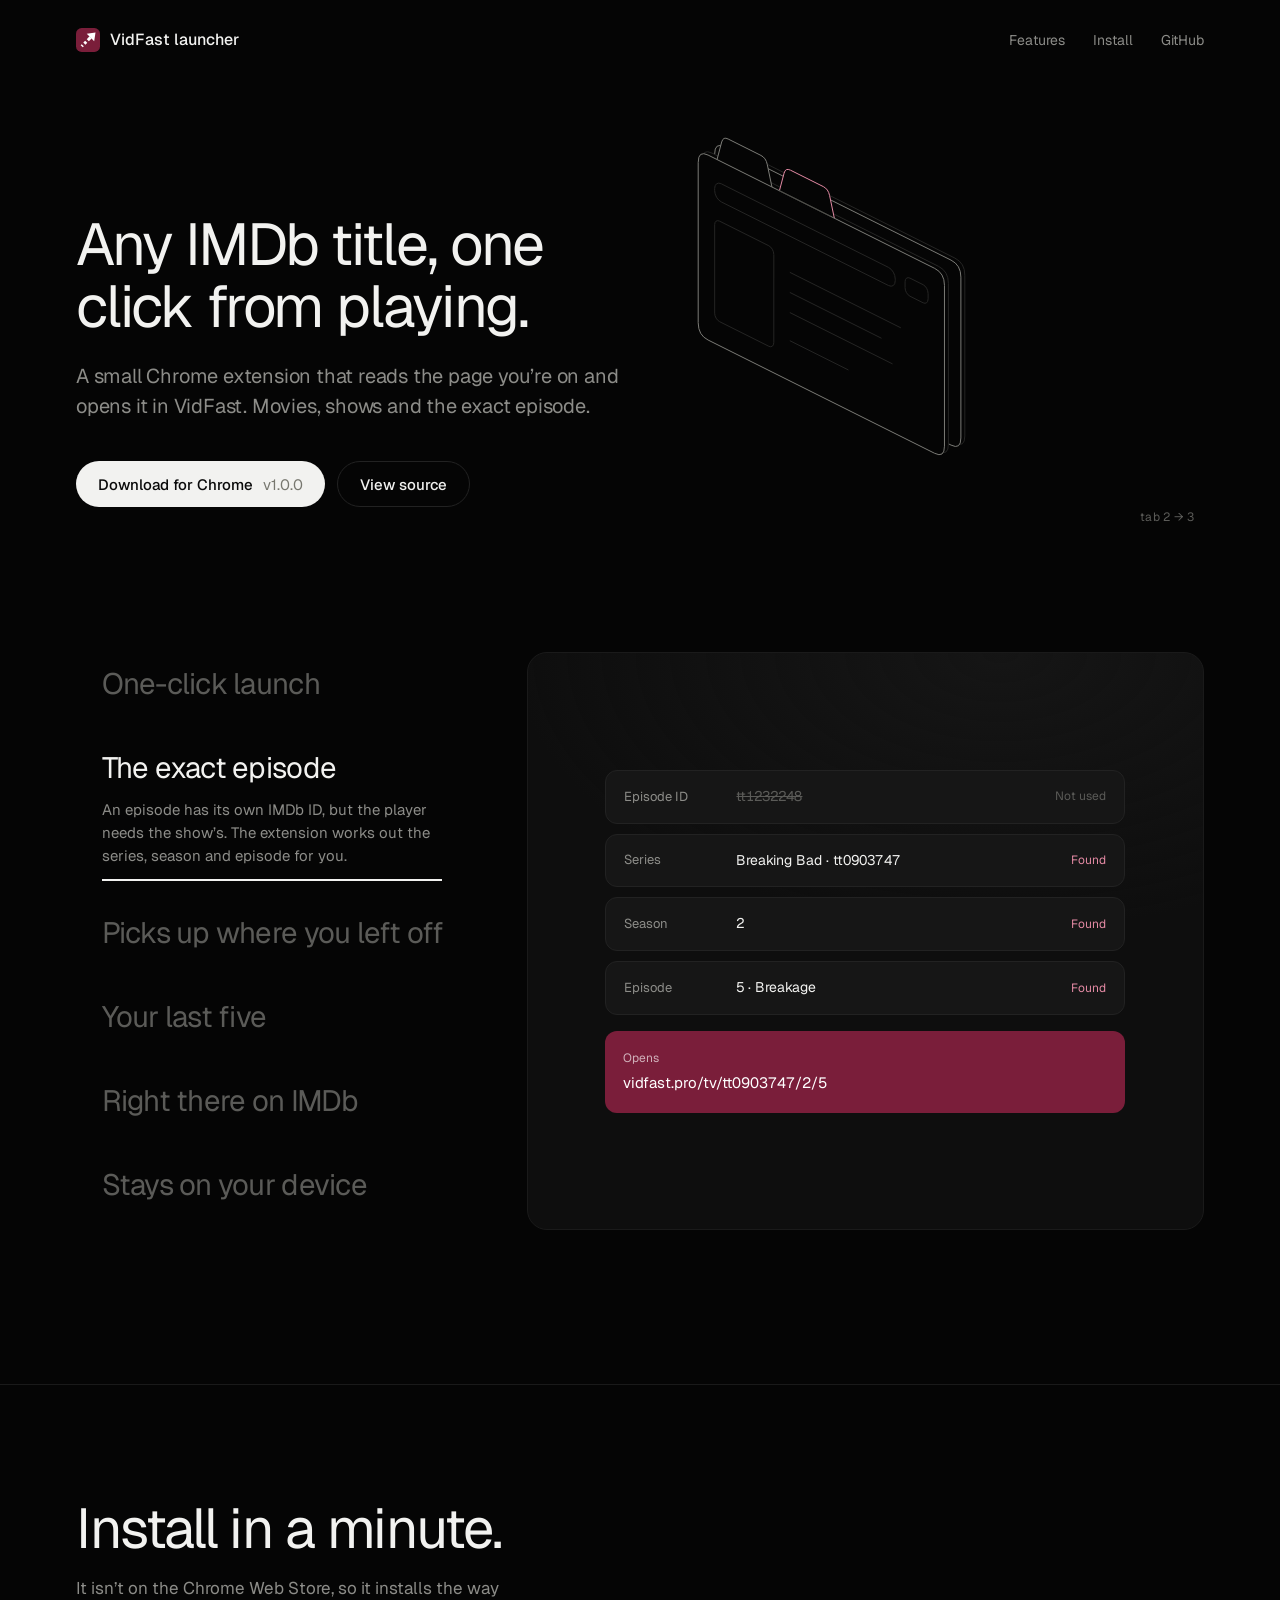
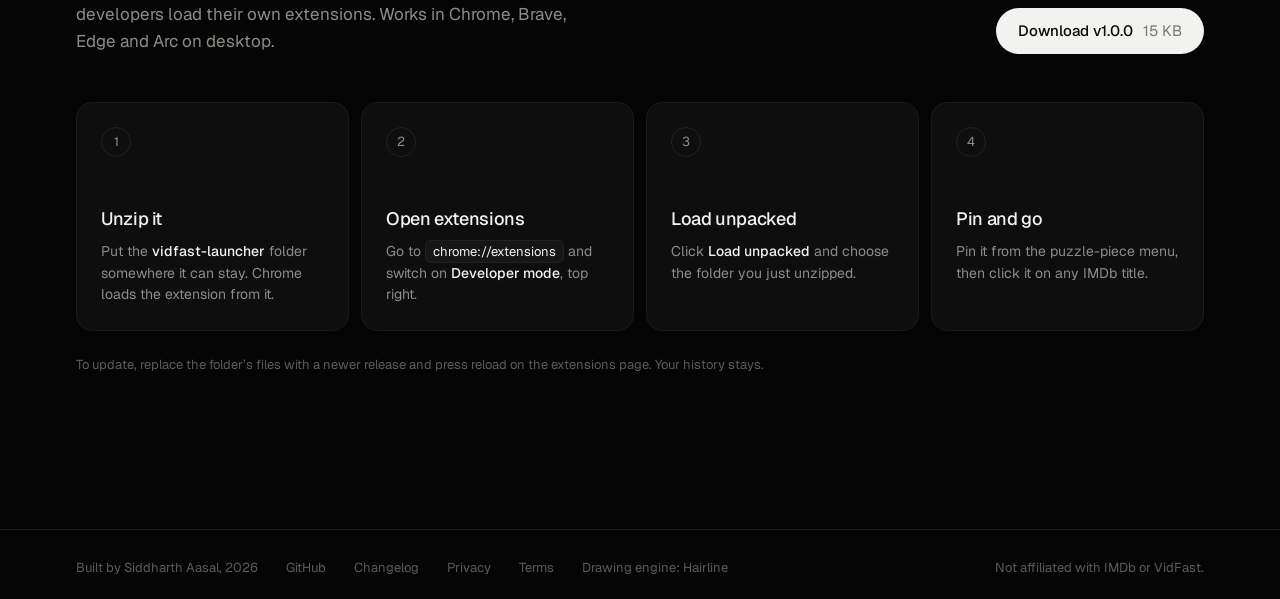
==== commit fb0a82ac: "Replace the hero carousel with the dock drawing A new tab rises beside the one in front, pulls its o" ====
--- a/docs/index.html
+++ b/docs/index.html
@@ -93,10 +93,9 @@
       padding-bottom: clamp(64px, 8vw, 112px);
     }
 
-    /* The hero drawing: a Hairline figure (docs/carousel.js on docs/vendor/hairline-kernel.js) */
+    /* The hero drawing: a Hairline figure (docs/figures/dock.js on docs/vendor/hairline-kernel.js) */
     .figure {
       position: relative;
-      overflow-x: clip; /* the stage is wider than the column; its sides are empty */
       --hairline-plate: var(--bg);
       --hairline-hi: var(--brand-light);
       --hairline-edge: #7c7c77;
@@ -745,7 +744,7 @@
 
     @media (max-width: 900px) {
       .hero { grid-template-columns: 1fr; }
-      .figure { max-width: 520px; width: 100%; justify-self: center; }
+      .figure { max-width: 520px; width: 100%; justify-self: center; overflow-x: clip; /* the stage is wider than the column */ }
       .features { grid-template-columns: 1fr; }
       .tabs { padding-left: 0; }
       .stage { min-height: 480px; }
@@ -1015,32 +1014,38 @@
     </div>
   </footer>
 
-  <!-- Hero drawing: the Hairline engine (MIT, Lucas Marques; see vendor/hairline-LICENSE.txt) and our carousel figure. -->
+  <!-- Hero drawing: the Hairline engine (MIT, Lucas Marques; see vendor/hairline-LICENSE.txt) and our dock figure. -->
   <script src="vendor/hairline-kernel.js"></script>
   <script>
     /*
-     * Mounts one Hairline figure into the hero, the way the package's own host does,
-     * and starts its tour: an unseen pointer that walks the figure on its own,
-     * gives way to a real one, and picks up again after it leaves.
+     * Hero drawing host. figures/dock.js registers itself with hairline(); it is
+     * mounted into the stage once the page has loaded. Its tour walks it on its
+     * own, gives way to a real pointer, and picks up again after it leaves.
      */
-    window.hairline = (figure) => {
-      const stage = document.getElementById('figure-stage');
-      const readEl = document.getElementById('figure-read');
-      HL.inject(document);
-      stage.setAttribute('data-hairline', figure.name);
-      stage.setAttribute('role', 'img');
-      stage.setAttribute('aria-label', figure.means);
-      const svg = HL.mk('svg', { viewBox: '0 0 400 320', 'aria-hidden': 'true' }, stage);
-      const read = {
-        _t: null,
-        get textContent() { return this._t; },
-        set textContent(v) { this._t = v == null ? '' : String(v); readEl.textContent = this._t === 'rest' ? '' : this._t; },
-      };
-      figure.mount({ stage, svg, read }, figure.range[1]);
-      HL.tour(stage, figure.tour || HL.LAP);
-    };
+    (() => {
+      let figure = null;
+      window.hairline = (f) => { figure = f; };
+
+      document.addEventListener('DOMContentLoaded', () => {
+        if (!figure) return;
+        const stage = document.getElementById('figure-stage');
+        const readEl = document.getElementById('figure-read');
+        HL.inject(document);
+        stage.setAttribute('data-hairline', figure.name);
+        stage.setAttribute('role', 'img');
+        stage.setAttribute('aria-label', figure.means);
+        const svg = HL.mk('svg', { viewBox: '0 0 400 320', 'aria-hidden': 'true' }, stage);
+        let text = null;
+        const read = {
+          get textContent() { return text; },
+          set textContent(v) { text = v == null ? '' : String(v); readEl.textContent = text === 'rest' ? '' : text; },
+        };
+        figure.mount({ stage, svg, read }, figure.range[1]);
+        HL.tour(stage, figure.tour || HL.LAP);
+      });
+    })();
   </script>
-  <script type="module" src="carousel.js"></script>
+  <script type="module" src="figures/dock.js"></script>
 
   <script>
     (() => {
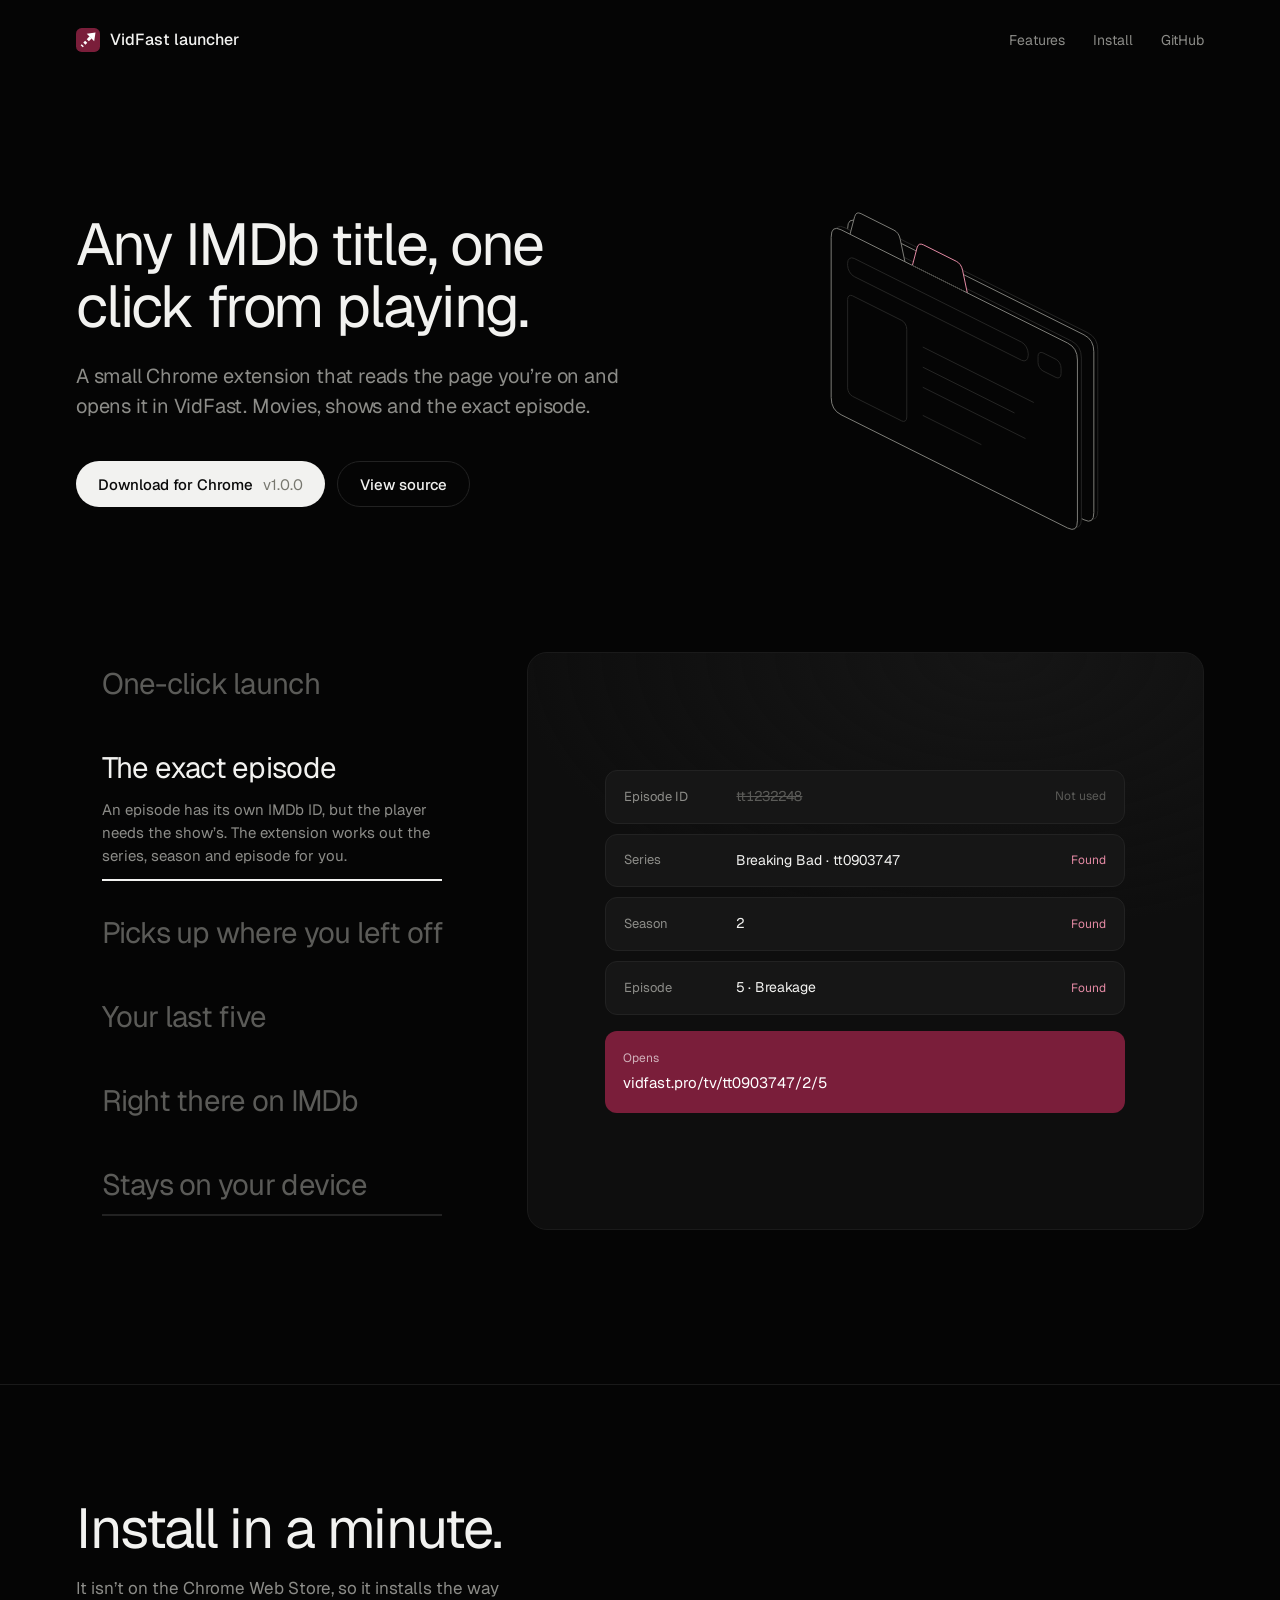
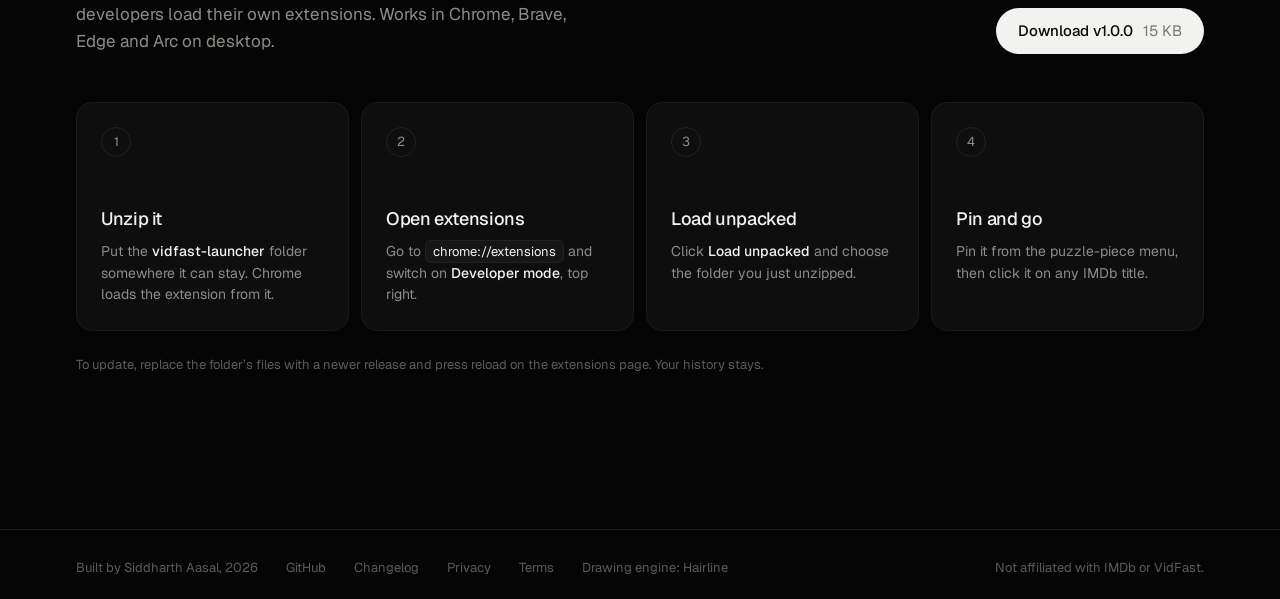
==== commit 420c9527: "Centre the hero drawing: windows part symmetrically The frame used to keep room for the new window's" ====
--- a/docs/index.html
+++ b/docs/index.html
@@ -113,7 +113,7 @@
     .figure-read {
       position: absolute;
       right: 2%;
-      bottom: 6%;
+      top: 6%;
       z-index: 1;
       color: var(--dim);
       font-size: 12px;
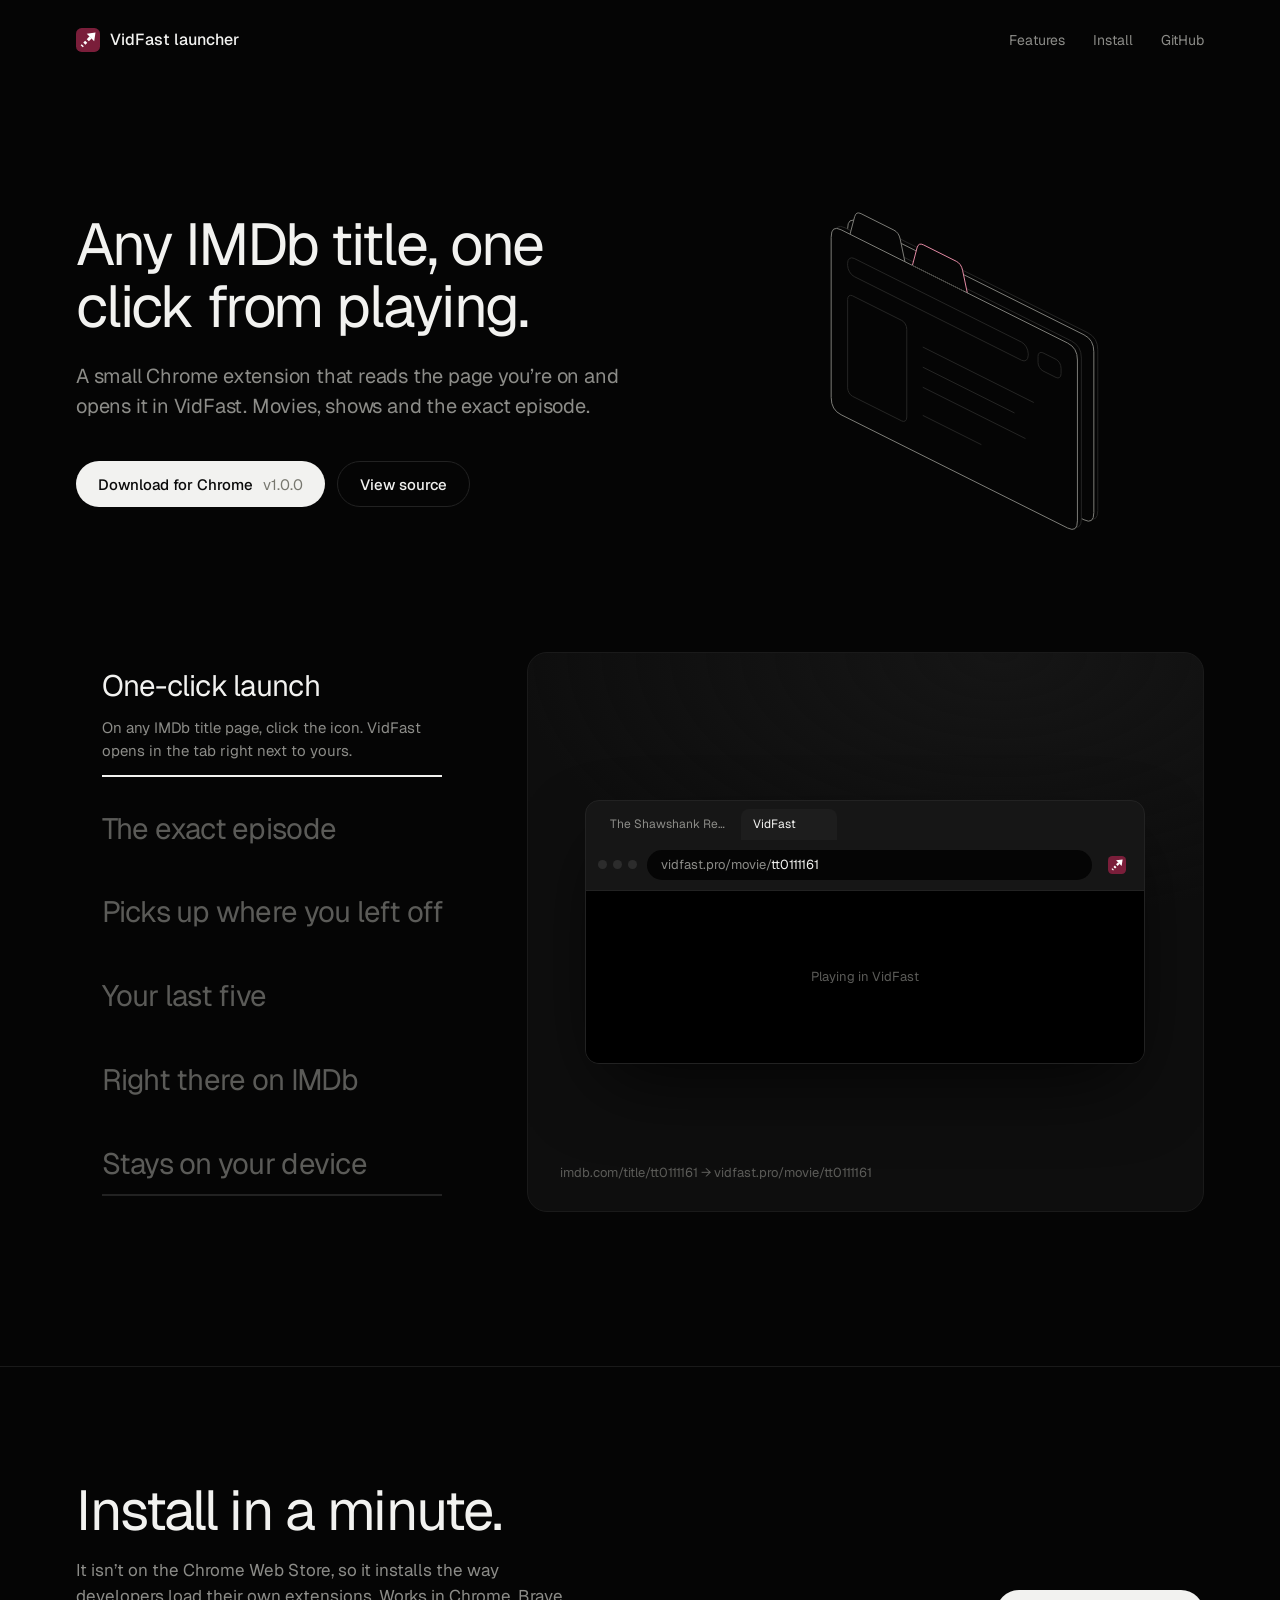
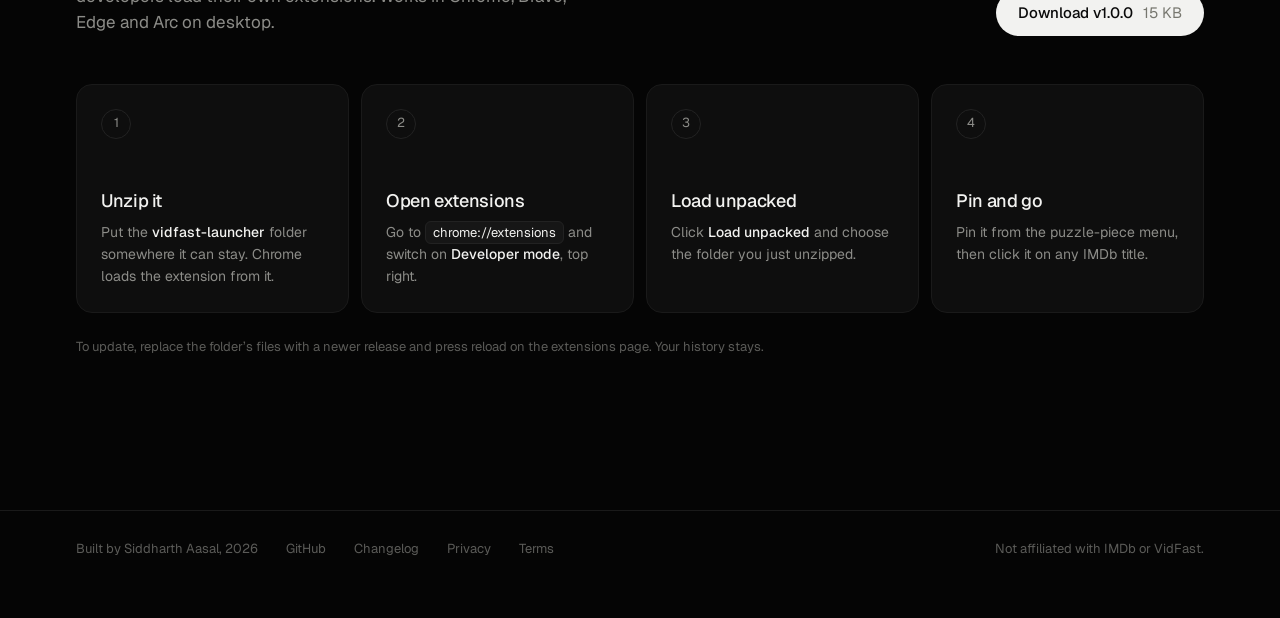
==== commit fc73be4c: "Drop the Hairline credit from the footer The MIT notice stays with the vendored kernel (docs/vendor/" ====
--- a/docs/index.html
+++ b/docs/index.html
@@ -1009,7 +1009,6 @@
       <a href="changelog.html">Changelog</a>
       <a href="privacy.html">Privacy</a>
       <a href="terms.html">Terms</a>
-      <a href="https://hairline.lucasmarkes.com">Drawing engine: Hairline</a>
       <span class="end">Not affiliated with IMDb or VidFast.</span>
     </div>
   </footer>
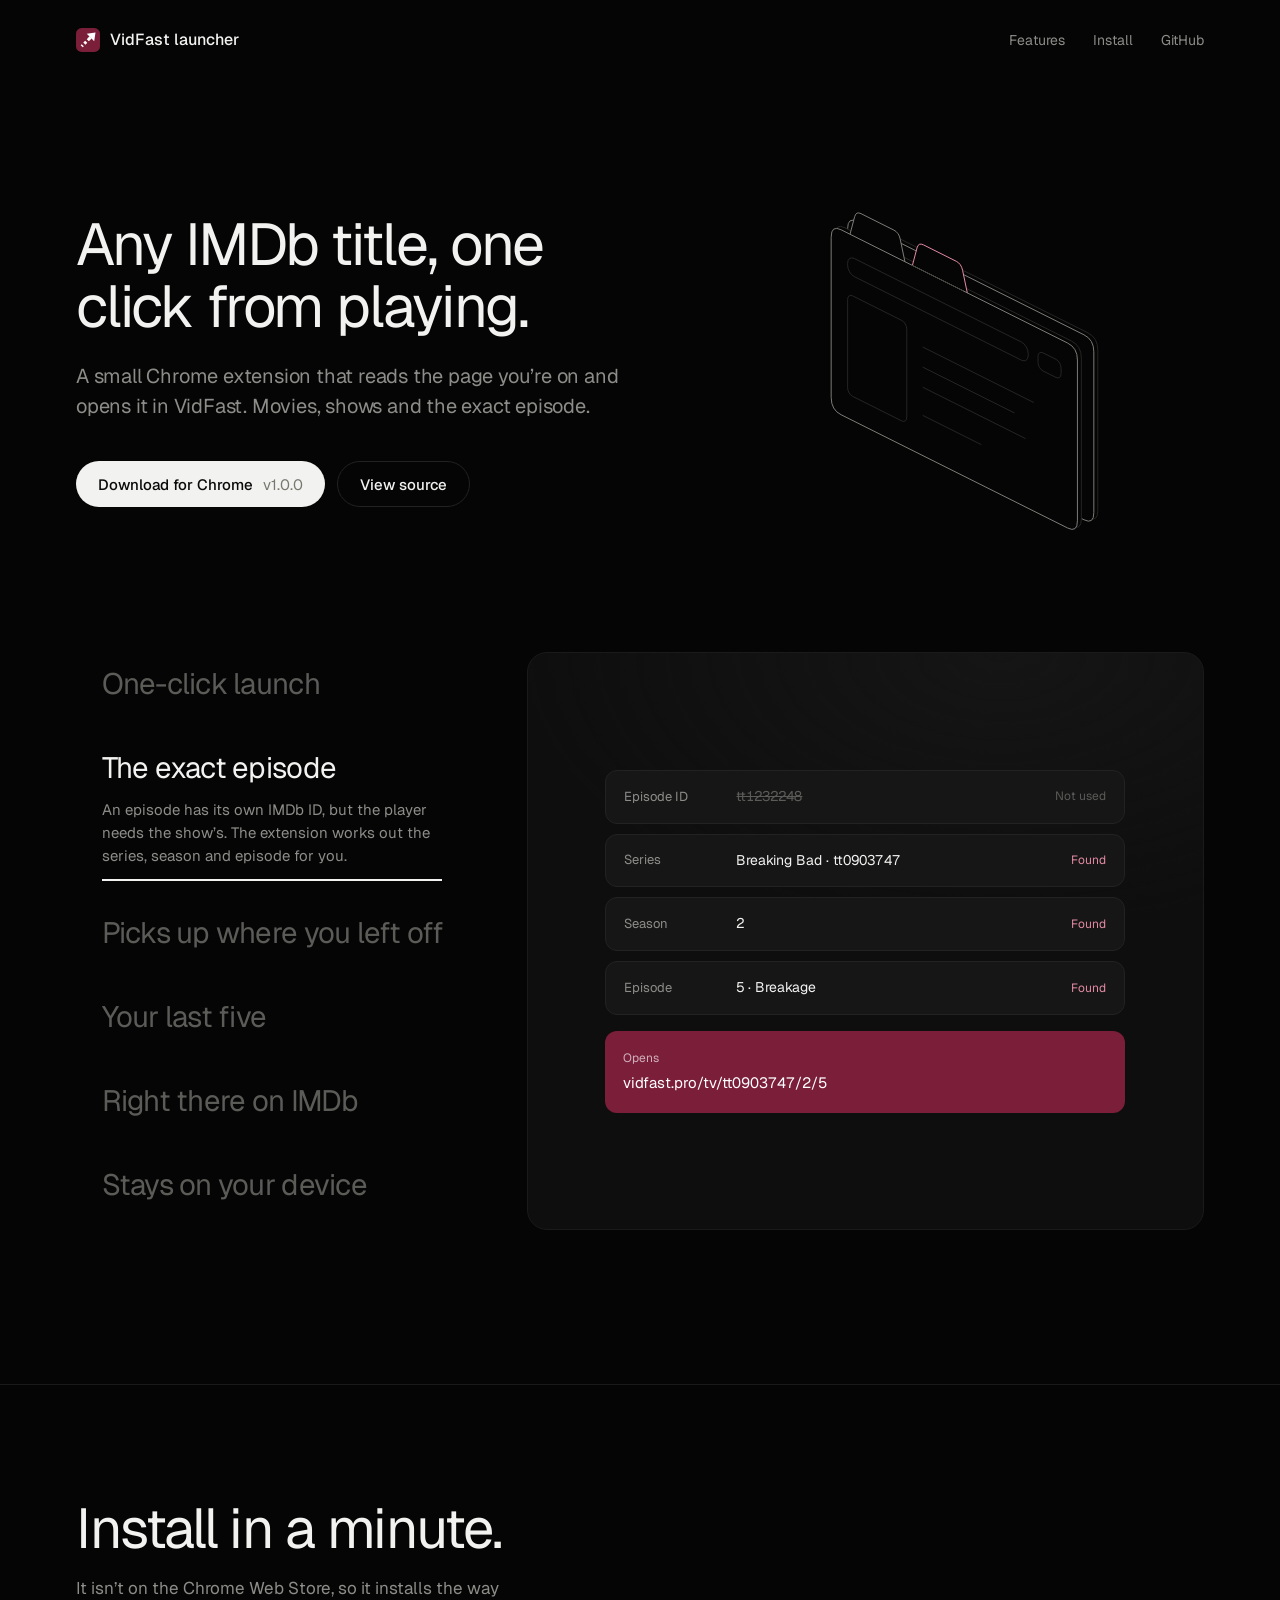
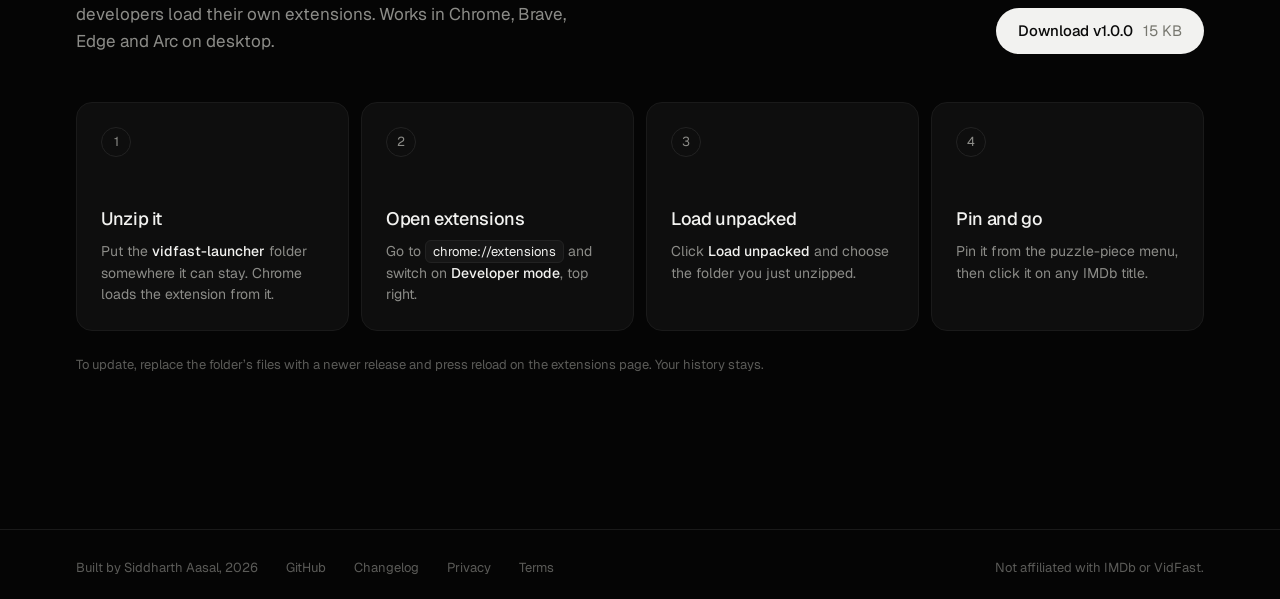
==== commit 48cf4474: "Add a social preview image (og.png) and share tags to every page 1200x630 card: logo, headline and t" ====
--- a/docs/index.html
+++ b/docs/index.html
@@ -8,6 +8,13 @@
   <meta name="theme-color" content="#050505">
   <meta property="og:title" content="VidFast launcher">
   <meta property="og:description" content="Any IMDb title, one click from playing. A small Chrome extension in plain JavaScript.">
+  <meta property="og:type" content="website">
+  <meta property="og:url" content="https://siddharthaasal.github.io/imdb-to-vidfast/">
+  <meta property="og:image" content="https://siddharthaasal.github.io/imdb-to-vidfast/og.png">
+  <meta property="og:image:width" content="1200">
+  <meta property="og:image:height" content="630">
+  <meta property="og:image:alt" content="VidFast launcher: a new browser tab pulling its window out beside the page you're on.">
+  <meta name="twitter:card" content="summary_large_image">
   <link rel="icon" href="data:image/svg+xml,%3Csvg xmlns='http://www.w3.org/2000/svg' viewBox='0 0 128 128'%3E%3Crect width='128' height='128' rx='30' fill='%237A1E3A'/%3E%3Cg fill='%23fff'%3E%3Cpolygon points='104,24 96.93,70.67 57.33,31.07'/%3E%3Cpolygon points='83.49,55.82 68.64,70.67 57.33,59.36 72.18,44.51'/%3E%3Cpolygon points='60.16,79.15 50.26,89.05 38.95,77.74 48.85,67.84'/%3E%3Cpolygon points='41.77,97.54 36.12,103.2 24.8,91.88 30.46,86.23'/%3E%3C/g%3E%3C/svg%3E">
   <link rel="preconnect" href="https://fonts.googleapis.com">
   <link rel="preconnect" href="https://fonts.gstatic.com" crossorigin>
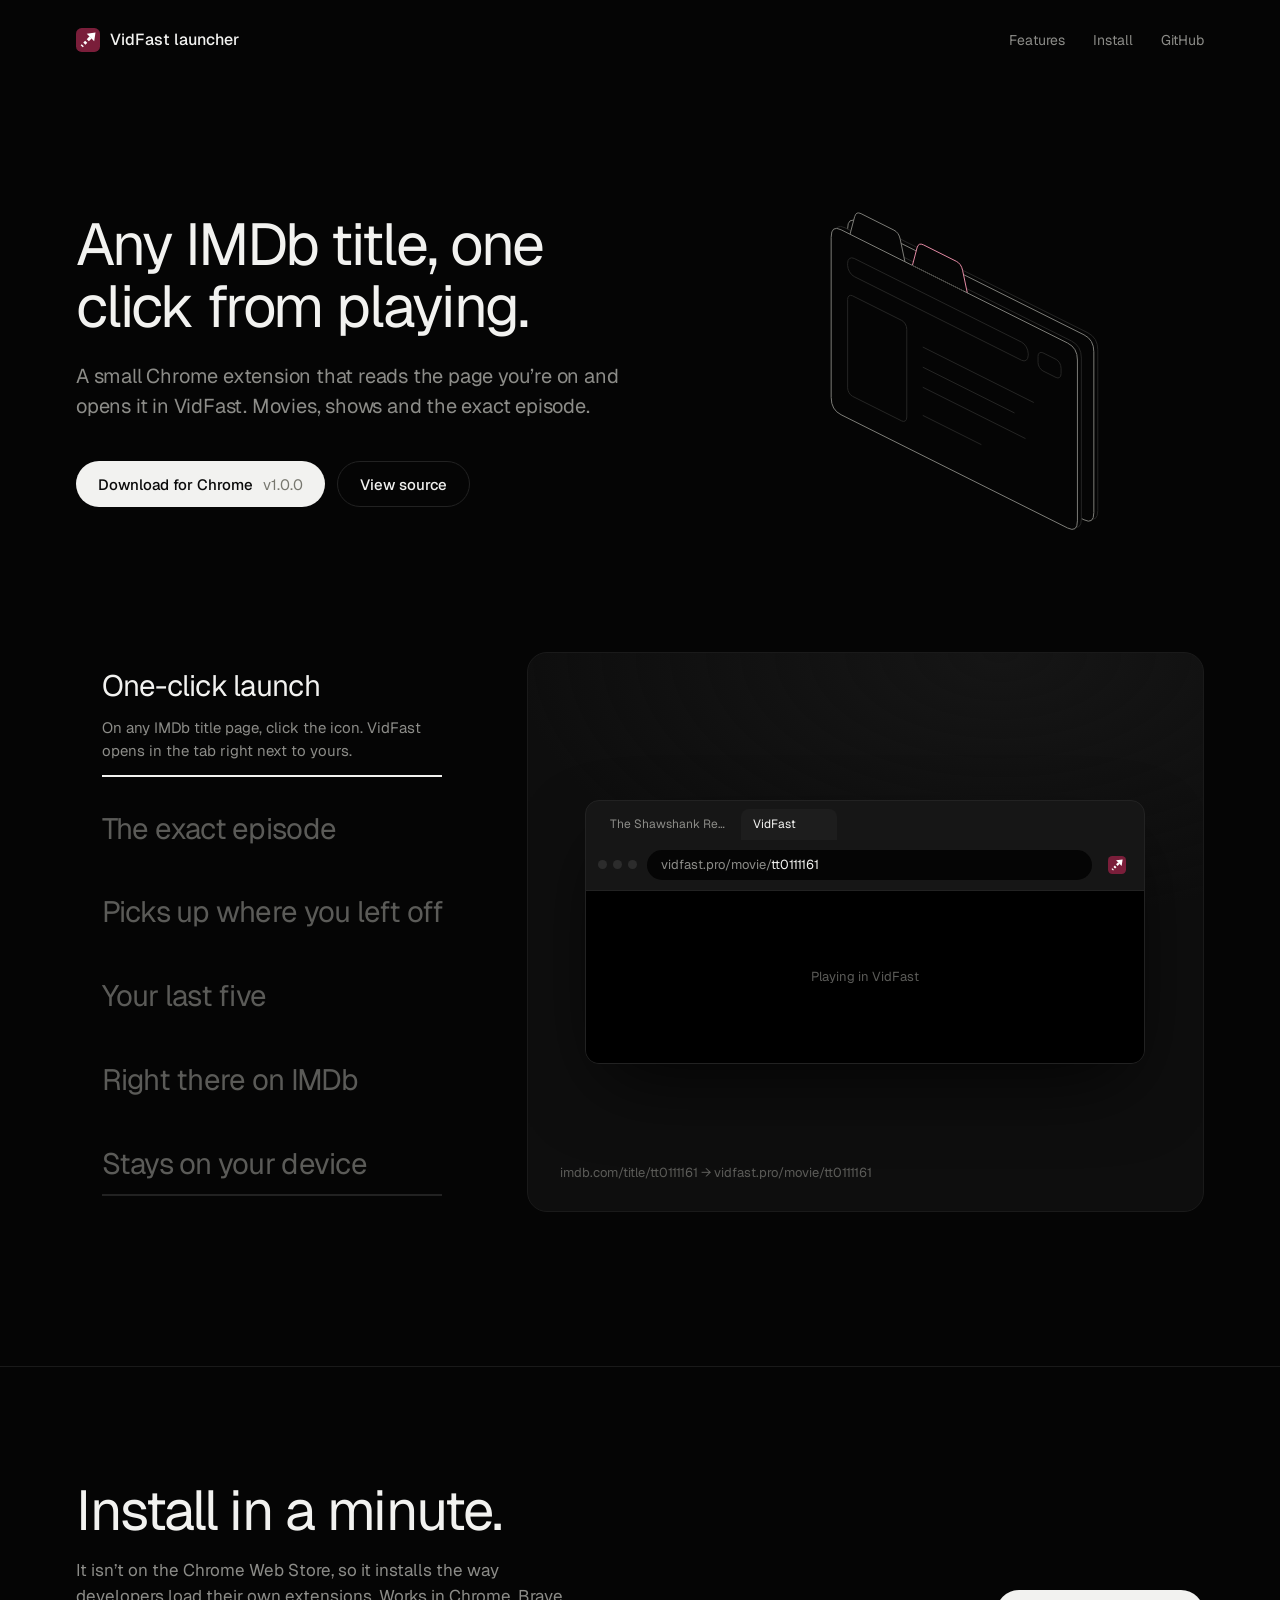
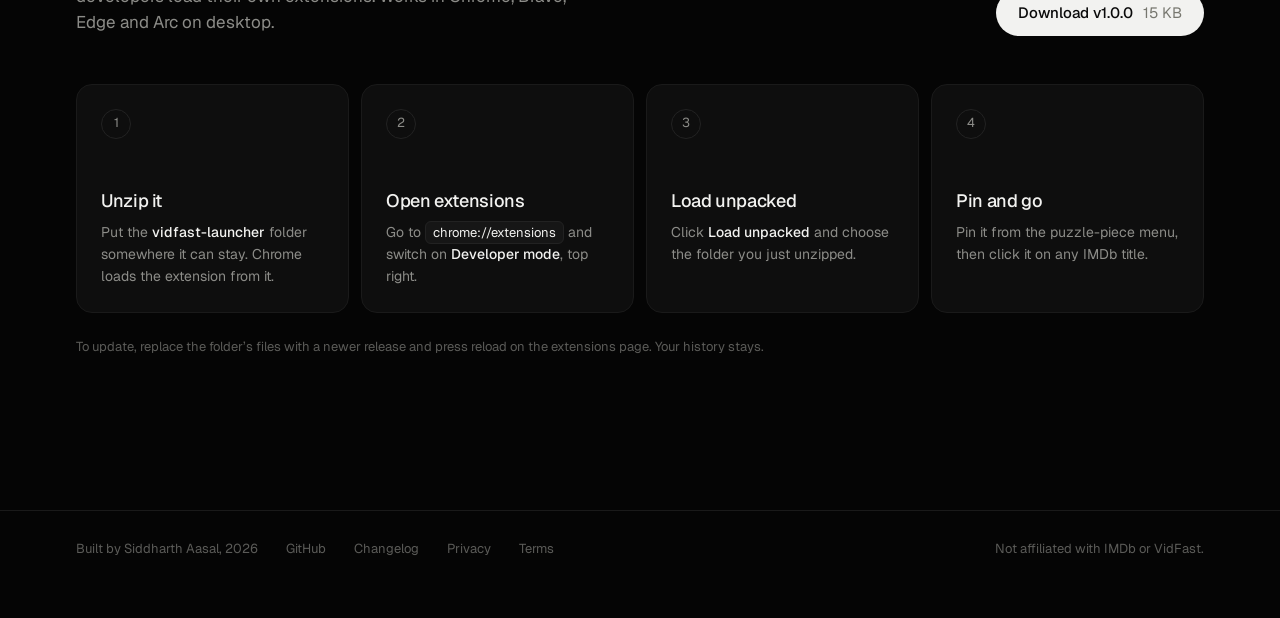
==== commit 1370d9db: "Use the designed share thumbnail: IMDb address to VidFast address Co-Authored-By: Claude Opus 5.5 <n" ====
--- a/docs/index.html
+++ b/docs/index.html
@@ -13,7 +13,7 @@
   <meta property="og:image" content="https://siddharthaasal.github.io/imdb-to-vidfast/og.png">
   <meta property="og:image:width" content="1200">
   <meta property="og:image:height" content="630">
-  <meta property="og:image:alt" content="VidFast launcher: a new browser tab pulling its window out beside the page you're on.">
+  <meta property="og:image:alt" content="VidFast launcher: imdb.com/title/tt0111161 becomes vidfast.pro/movie/tt0111161. Any IMDb title, one click from playing.">
   <meta name="twitter:card" content="summary_large_image">
   <link rel="icon" href="data:image/svg+xml,%3Csvg xmlns='http://www.w3.org/2000/svg' viewBox='0 0 128 128'%3E%3Crect width='128' height='128' rx='30' fill='%237A1E3A'/%3E%3Cg fill='%23fff'%3E%3Cpolygon points='104,24 96.93,70.67 57.33,31.07'/%3E%3Cpolygon points='83.49,55.82 68.64,70.67 57.33,59.36 72.18,44.51'/%3E%3Cpolygon points='60.16,79.15 50.26,89.05 38.95,77.74 48.85,67.84'/%3E%3Cpolygon points='41.77,97.54 36.12,103.2 24.8,91.88 30.46,86.23'/%3E%3C/g%3E%3C/svg%3E">
   <link rel="preconnect" href="https://fonts.googleapis.com">
